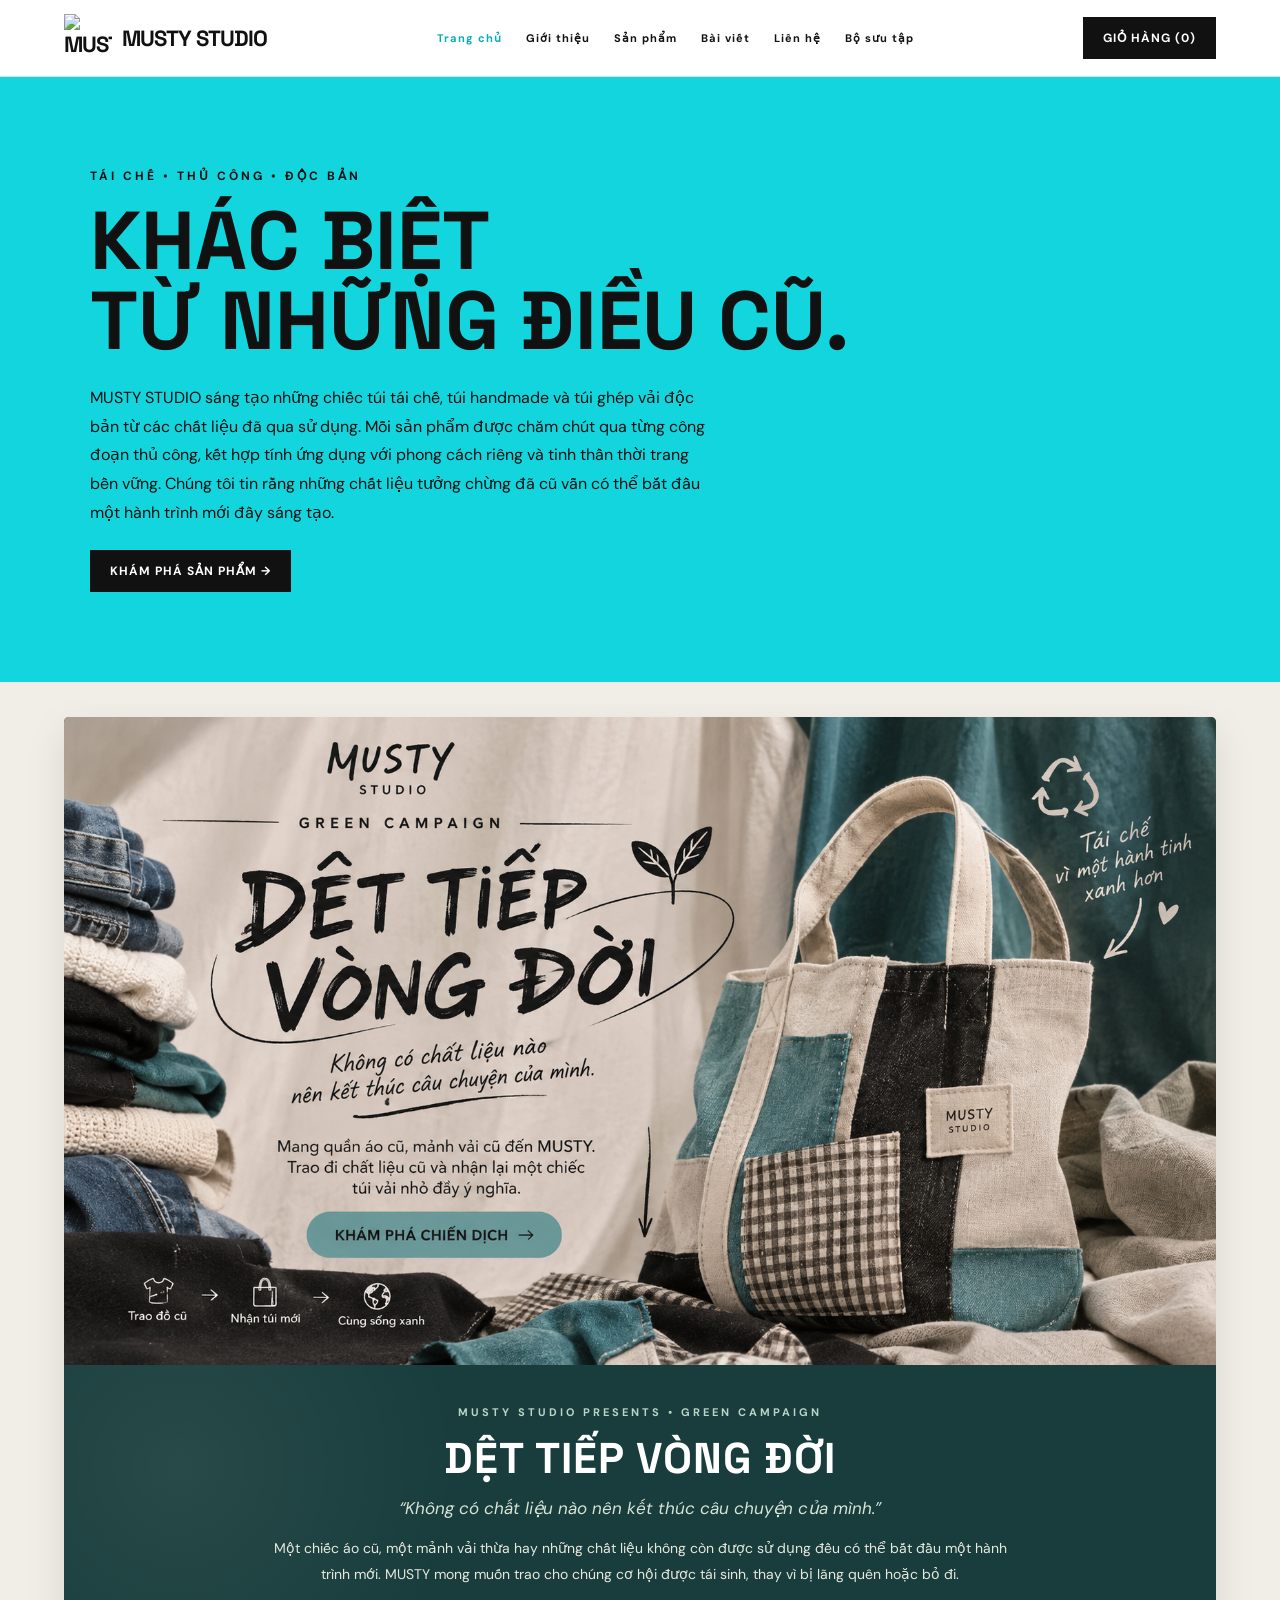
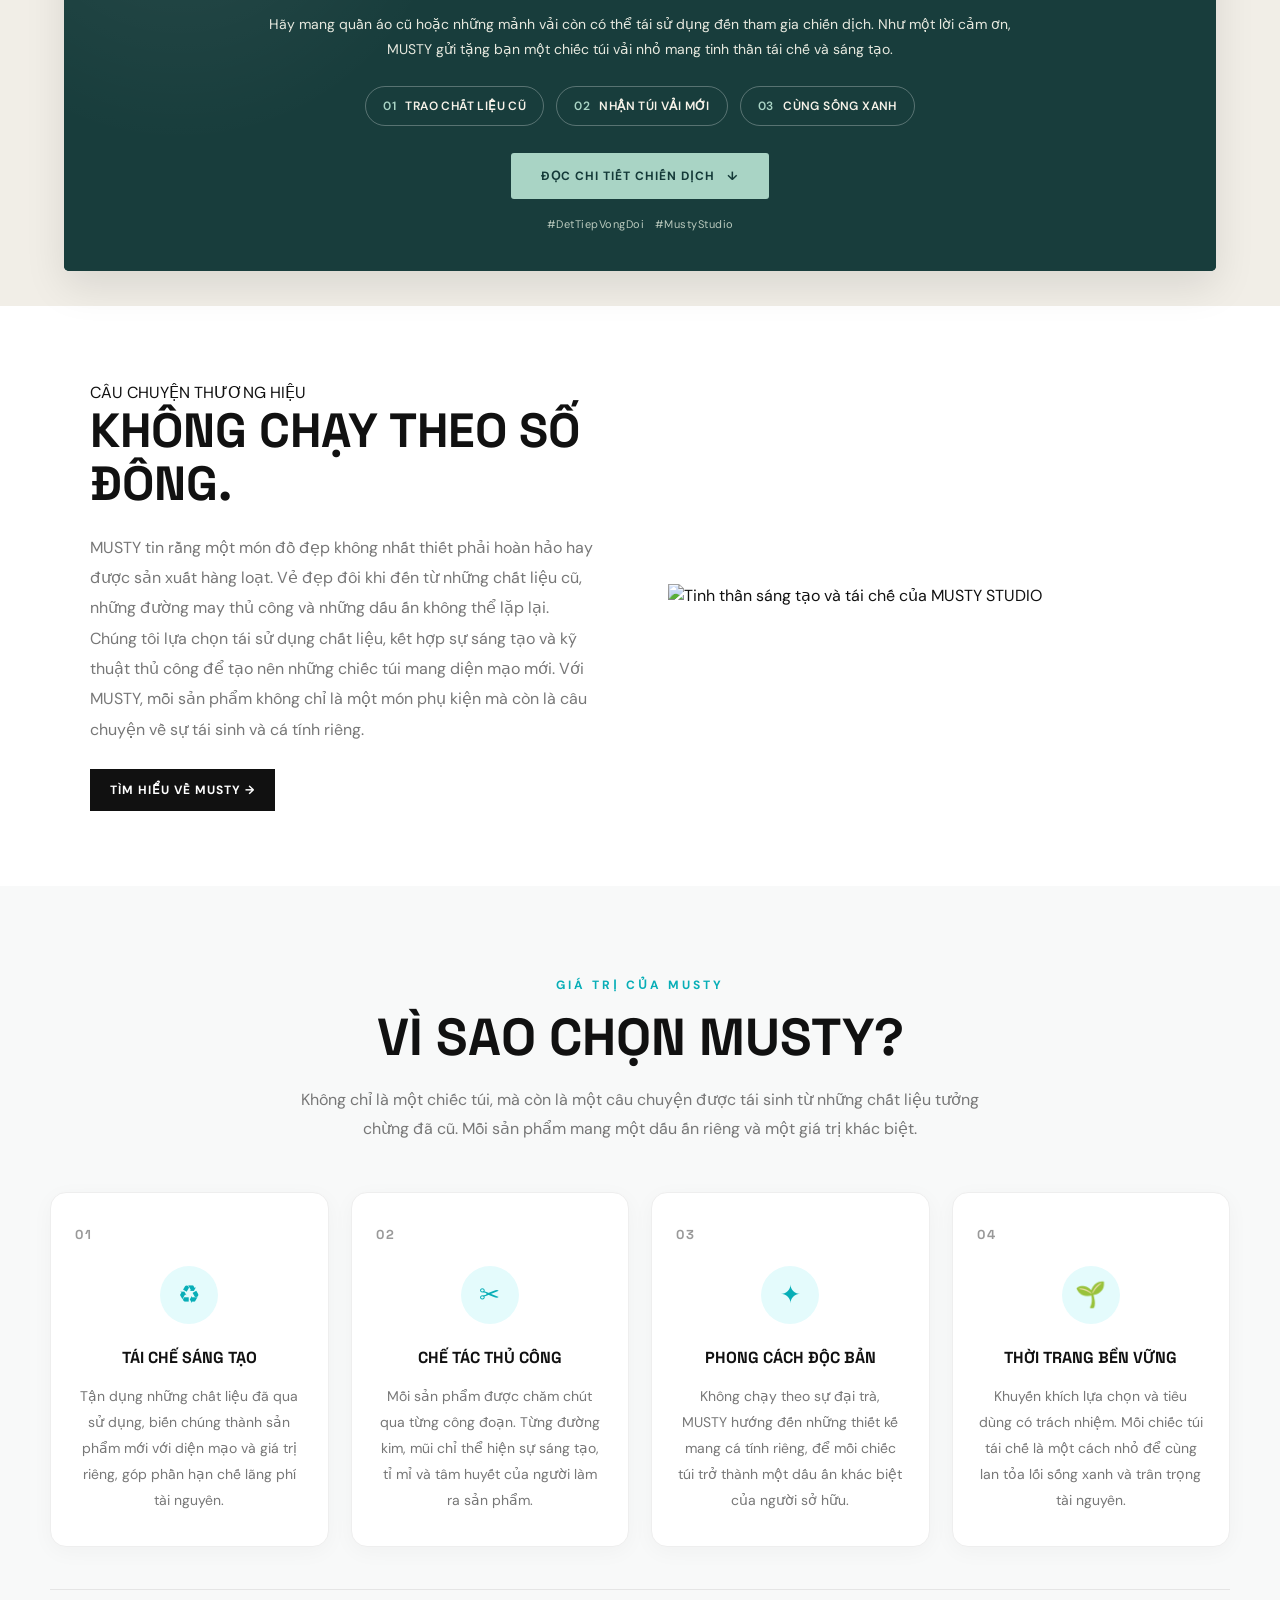
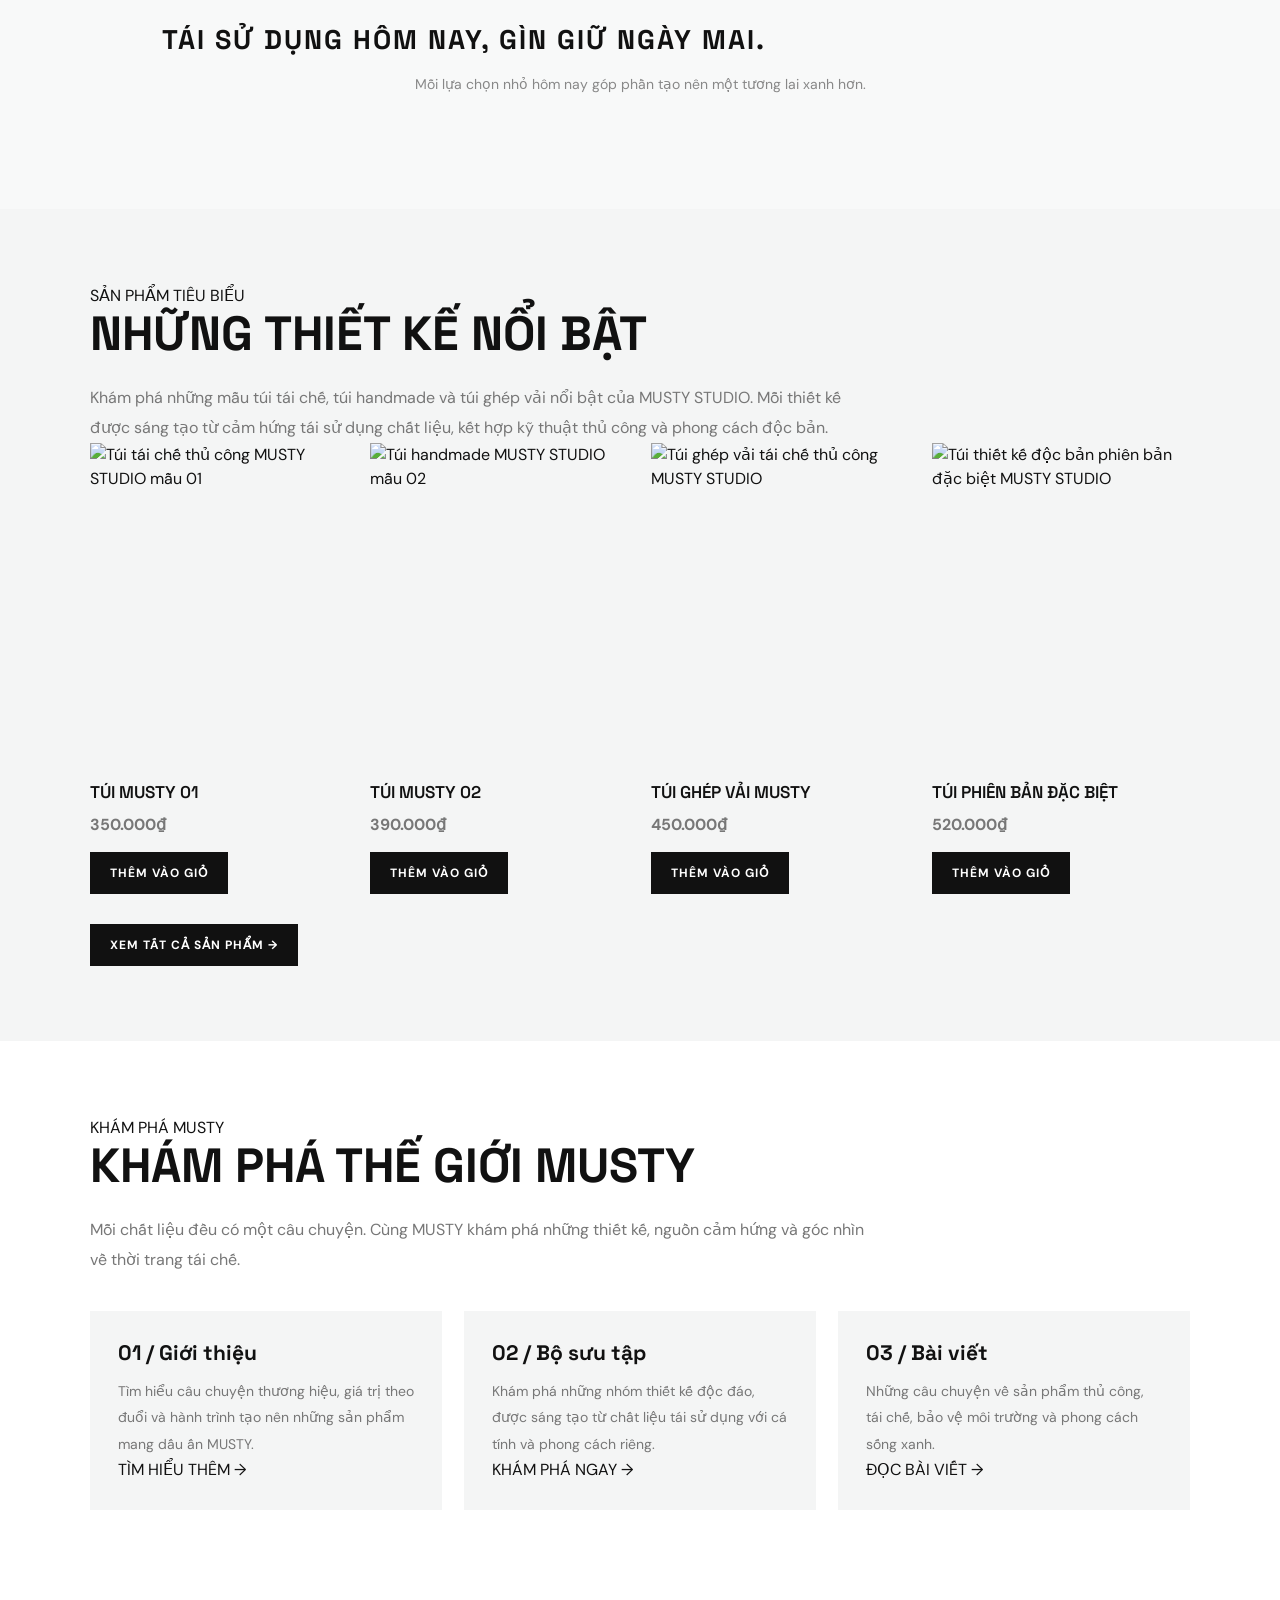
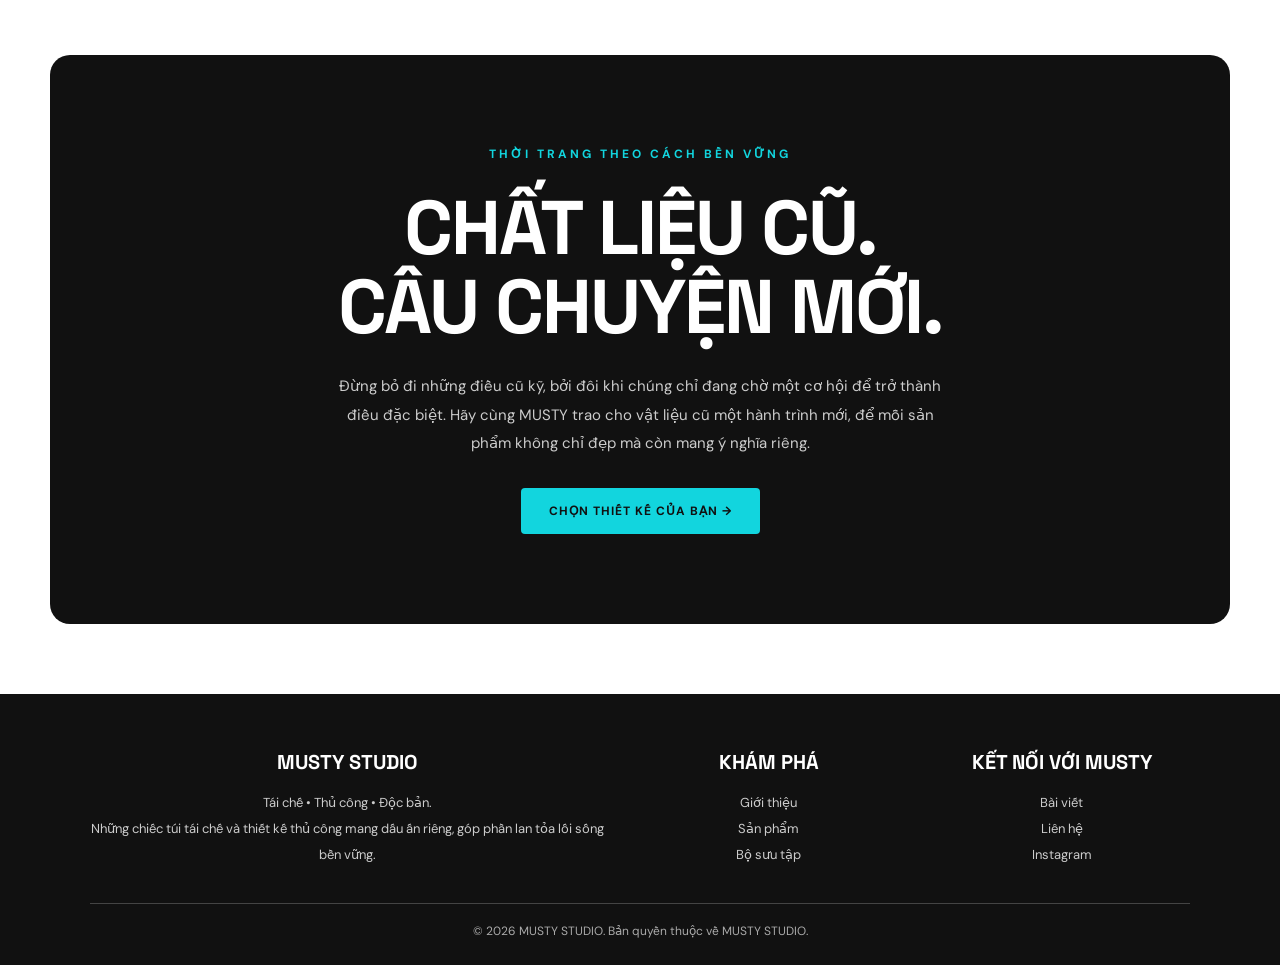
==== index.html @ 4962bc1c "Update index.html" ====
<!doctype html>
<html lang="vi">

<head>
<meta charset="utf-8">
<meta name="viewport" content="width=device-width, initial-scale=1">

<meta name="google-site-verification" content="72t30WxZz05jJ3i_aDSJm0y2DnH1rtFQokcFeH_0YSY">

<title>MUSTY STUDIO</title>

<meta name="description" content="MUSTY STUDIO sáng tạo túi tái chế, túi handmade và túi ghép vải độc bản từ chất liệu cũ. Khám phá những thiết kế thủ công mang phong cách riêng và tinh thần thời trang bền vững.">

<meta name="robots" content="index, follow, max-image-preview:large">
<meta name="author" content="MUSTY STUDIO">

<meta property="og:type" content="website">
<meta property="og:locale" content="vi_VN">
<meta property="og:site_name" content="MUSTY STUDIO">
<meta property="og:title" content="MUSTY STUDIO">
<meta property="og:description" content="Khám phá túi tái chế, túi handmade và những thiết kế thủ công độc bản từ MUSTY STUDIO.">
<meta property="og:image" content="images/musty-hero.jpg">

<link rel="preconnect" href="https://fonts.googleapis.com">
<link rel="preconnect" href="https://fonts.gstatic.com" crossorigin>

<link href="https://fonts.googleapis.com/css2?family=DM+Sans:wght@400;500;600;700&family=Space+Grotesk:wght@400;500;600;700&display=swap" rel="stylesheet">

<link rel="stylesheet" href="style.css">

<style>

/* =====================================
   CHIẾN DỊCH DỆT TIẾP VÒNG ĐỜI
===================================== */

.campaign-section {
    padding: 35px 5%;
    background: #f1eee7;
}

.campaign-container {
    max-width: 1440px;
    margin: 0 auto;
    overflow: hidden;
    background: #183d3c;
    border-radius: 5px;
    box-shadow: 0 15px 40px rgba(0,0,0,0.10);
}

.campaign-image {
    display: block;
    width: 100%;
    height: auto;
    object-fit: cover;
}

.campaign-caption {
    padding: 34px 30px 38px;
    text-align: center;
    color: #f7f3e9;
    background:
        radial-gradient(circle at 10% 20%, rgba(255,255,255,0.07), transparent 25%),
        #183d3c;
}

.campaign-label {
    display: inline-block;
    font-family: 'DM Sans', sans-serif;
    font-size: 11px;
    font-weight: 700;
    letter-spacing: 3px;
    color: #b9d5c8;
    margin-bottom: 13px;
}

.campaign-caption h2 {
    font-family: 'Space Grotesk', sans-serif;
    font-size: clamp(27px, 4vw, 43px);
    line-height: 1.15;
    letter-spacing: 1px;
    margin: 0 0 13px;
    color: #fff;
}

.campaign-slogan {
    font-size: 17px;
    font-style: italic;
    color: #d8e4d8;
    margin: 0 0 15px;
}

.campaign-description {
    max-width: 760px;
    margin: 0 auto 24px;
    color: #e7e9df;
    font-size: 14px;
    line-height: 1.8;
}

.campaign-steps {
    display: flex;
    justify-content: center;
    align-items: center;
    flex-wrap: wrap;
    gap: 12px;
    margin: 0 auto 27px;
}

.campaign-step {
    padding: 10px 17px;
    border: 1px solid rgba(255,255,255,0.28);
    border-radius: 30px;
    font-size: 12px;
    font-weight: 600;
    letter-spacing: .4px;
    color: #f7f3e9;
}

.campaign-step span {
    color: #a9d4c5;
    margin-right: 6px;
}

.campaign-button {
    display: inline-flex;
    justify-content: center;
    align-items: center;
    gap: 12px;
    padding: 15px 30px;
    background: #a9d4c5;
    color: #153a39;
    border: none;
    text-decoration: none;
    font-family: 'DM Sans', sans-serif;
    font-size: 12px;
    font-weight: 700;
    letter-spacing: 1px;
    border-radius: 3px;
    cursor: pointer;
    transition: .3s ease;
}

.campaign-button:hover {
    background: #fff;
    transform: translateY(-3px);
}

.campaign-arrow {
    display: inline-block;
    transition: transform .3s ease;
}

.campaign-button[aria-expanded="true"] .campaign-arrow {
    transform: rotate(180deg);
}

.campaign-note {
    margin-top: 17px;
    font-size: 11px;
    color: #b9c9bd;
    letter-spacing: .5px;
}

/* =====================================
   NỘI DUNG CHI TIẾT CHIẾN DỊCH
===================================== */

.campaign-details {
    max-width: 980px;
    margin: 30px auto 0;
    padding: 32px;
    text-align: left;
    color: #183d3c;
    background: #f7f3e9;
    border-radius: 5px;
    animation: campaignReveal .35s ease;
}

.campaign-details[hidden] {
    display: none;
}

.campaign-details h3 {
    margin: 0 0 12px;
    color: #183d3c;
    font-family: 'Space Grotesk', sans-serif;
    font-size: 21px;
    line-height: 1.4;
}

.campaign-details p {
    margin: 0 0 22px;
    color: #465b52;
    font-size: 14px;
    line-height: 1.85;
}

.campaign-detail-grid {
    display: grid;
    grid-template-columns: repeat(2, minmax(0, 1fr));
    gap: 16px;
    margin: 24px 0;
}

.campaign-detail-card {
    padding: 20px;
    background: #fff;
    border: 1px solid #dce5dc;
    border-radius: 4px;
}

.campaign-detail-card .detail-number {
    display: block;
    margin-bottom: 10px;
    color: #719b87;
    font-size: 12px;
    font-weight: 700;
    letter-spacing: 1.5px;
}

.campaign-detail-card h4 {
    margin: 0 0 9px;
    color: #183d3c;
    font-family: 'Space Grotesk', sans-serif;
    font-size: 15px;
}

.campaign-detail-card p {
    margin: 0;
    font-size: 13px;
    line-height: 1.75;
}

.campaign-detail-note {
    padding: 18px 20px;
    background: #e5eee6;
    border-left: 4px solid #82ae98;
    color: #34574b;
    font-size: 13px;
    line-height: 1.8;
}

.campaign-detail-contact {
    display: inline-flex;
    align-items: center;
    justify-content: center;
    margin-top: 20px;
    padding: 13px 22px;
    background: #183d3c;
    color: #fff;
    text-decoration: none;
    font-size: 12px;
    font-weight: 700;
    letter-spacing: .8px;
    transition: .3s ease;
}

.campaign-detail-contact:hover {
    background: #315d55;
    transform: translateY(-2px);
}

@keyframes campaignReveal {
    from {
        opacity: 0;
        transform: translateY(12px);
    }
    to {
        opacity: 1;
        transform: translateY(0);
    }
}

/* =====================================
   HIỂN THỊ TRÊN ĐIỆN THOẠI
===================================== */

@media (max-width: 768px) {

    .campaign-section {
        padding: 18px 12px;
    }

    .campaign-container {
        border-radius: 4px;
    }

    .campaign-caption {
        padding: 27px 18px 30px;
    }

    .campaign-caption h2 {
        font-size: 29px;
    }

    .campaign-slogan {
        font-size: 15px;
    }

    .campaign-description {
        font-size: 13px;
    }

    .campaign-steps {
        gap: 8px;
    }

    .campaign-step {
        font-size: 10px;
        padding: 9px 12px;
    }

    .campaign-button {
        width: 100%;
        box-sizing: border-box;
        padding: 14px 18px;
    }

    .campaign-details {
        margin-top: 22px;
        padding: 22px 17px;
    }

    .campaign-details h3 {
        font-size: 18px;
    }

    .campaign-detail-grid {
        grid-template-columns: 1fr;
        gap: 12px;
    }

    .campaign-detail-contact {
        width: 100%;
        box-sizing: border-box;
    }
}

</style>

</head>

<body>

<!-- =====================================
     THANH ĐIỀU HƯỚNG
===================================== -->

<header class="site-header">

    <div class="header-inner">

        <a class="brand" href="index.html">
            <img src="images/musty-hero.jpg"
                 alt="MUSTY STUDIO - thương hiệu túi tái chế và thủ công">
            MUSTY STUDIO
        </a>

        <button class="menu-toggle" type="button"
                aria-label="Mở menu" aria-expanded="false">
            ☰
        </button>

        <nav aria-label="Điều hướng chính">
            <a href="index.html" aria-current="page">Trang chủ</a>
            <a href="about.html">Giới thiệu</a>
            <a href="products.html">Sản phẩm</a>
            <a href="blog.html">Bài viết</a>
            <a href="contact.html">Liên hệ</a>
            <a href="collections.html">Bộ sưu tập</a>
        </nav>

        <button class="action-button cart-open" type="button">
            GIỎ HÀNG (<span class="cart-count">0</span>)
        </button>

    </div>

</header>


<main>

<!-- =====================================
     BANNER TRANG CHỦ
===================================== -->

<section class="page-hero">

    <div class="eyebrow">
        TÁI CHẾ • THỦ CÔNG • ĐỘC BẢN
    </div>

    <h1>
        KHÁC BIỆT<br>
        TỪ NHỮNG ĐIỀU CŨ.
    </h1>

    <p>
        MUSTY STUDIO sáng tạo những chiếc túi tái chế,
        túi handmade và túi ghép vải độc bản từ các chất liệu
        đã qua sử dụng. Mỗi sản phẩm được chăm chút qua từng
        công đoạn thủ công, kết hợp tính ứng dụng với phong cách
        riêng và tinh thần thời trang bền vững.
        Chúng tôi tin rằng những chất liệu tưởng chừng đã cũ
        vẫn có thể bắt đầu một hành trình mới đầy sáng tạo.
    </p>

    <p>
        <a class="action-button" href="products.html">
            KHÁM PHÁ SẢN PHẨM →
        </a>
    </p>

</section>


<!-- =====================================
     CHIẾN DỊCH ĐẶC BIỆT
     DỆT TIẾP VÒNG ĐỜI
===================================== -->

<section class="campaign-section">

    <div class="campaign-container">

        <img
            class="campaign-image"
            src="images/chiendichbanner.png"
            alt="Chiến dịch Dệt Tiếp Vòng Đời - hoạt động tái sử dụng chất liệu cũ của MUSTY STUDIO"
            fetchpriority="high"
        >

        <div class="campaign-caption">

            <div class="campaign-label">
                MUSTY STUDIO PRESENTS • GREEN CAMPAIGN
            </div>

            <h2>DỆT TIẾP VÒNG ĐỜI</h2>

            <p class="campaign-slogan">
                “Không có chất liệu nào nên kết thúc câu chuyện của mình.”
            </p>

            <p class="campaign-description">
                Một chiếc áo cũ, một mảnh vải thừa hay những chất liệu
                không còn được sử dụng đều có thể bắt đầu một hành trình mới.
                MUSTY mong muốn trao cho chúng cơ hội được tái sinh,
                thay vì bị lãng quên hoặc bỏ đi.
                <br><br>
                Hãy mang quần áo cũ hoặc những mảnh vải còn có thể tái sử dụng
                đến tham gia chiến dịch. Như một lời cảm ơn,
                MUSTY gửi tặng bạn một chiếc túi vải nhỏ mang tinh thần
                tái chế và sáng tạo.
            </p>

            <div class="campaign-steps">

                <div class="campaign-step">
                    <span>01</span> TRAO CHẤT LIỆU CŨ
                </div>

                <div class="campaign-step">
                    <span>02</span> NHẬN TÚI VẢI MỚI
                </div>

                <div class="campaign-step">
                    <span>03</span> CÙNG SỐNG XANH
                </div>

            </div>

            <button
                class="campaign-button"
                id="campaignToggle"
                type="button"
                aria-expanded="false"
                aria-controls="campaignDetails"
            >
                ĐỌC CHI TIẾT CHIẾN DỊCH
                <span class="campaign-arrow">↓</span>
            </button>

            <div class="campaign-details" id="campaignDetails" hidden>

                <h3>01. CÂU CHUYỆN ĐẰNG SAU CHIẾN DỊCH</h3>

                <p>
                    Trong cuộc sống hằng ngày, nhiều chiếc áo cũ, mảnh vải thừa
                    vẫn còn khả năng sử dụng nhưng thường bị bỏ quên hoặc trở thành
                    rác thải. MUSTY tin rằng một chất liệu không nhất thiết phải
                    kết thúc hành trình chỉ vì nó không còn được sử dụng
                    với mục đích ban đầu.
                </p>

                <p>
                    Từ suy nghĩ đó, chiến dịch
                    <strong>“DỆT TIẾP VÒNG ĐỜI”</strong>
                    được thực hiện với mong muốn khơi gợi cảm hứng tái sử dụng,
                    khuyến khích mọi người nhìn nhận những món đồ cũ dưới một
                    góc nhìn mới. Thay vì vội vàng bỏ đi, chúng ta có thể trao
                    cho chúng cơ hội được biến đổi thành những sản phẩm hữu ích
                    và mang dấu ấn riêng.
                </p>

                <h3>02. MUSTY MUỐN LAN TỎA ĐIỀU GÌ?</h3>

                <div class="campaign-detail-grid">

                    <article class="campaign-detail-card">

                        <span class="detail-number">GIÁ TRỊ 01</span>

                        <h4>Kéo dài vòng đời chất liệu</h4>

                        <p>
                            Khuyến khích tận dụng quần áo cũ và vải thừa còn phù hợp
                            để hạn chế việc lãng phí những chất liệu vẫn có thể
                            tiếp tục sử dụng.
                        </p>

                    </article>

                    <article class="campaign-detail-card">

                        <span class="detail-number">GIÁ TRỊ 02</span>

                        <h4>Khơi nguồn sáng tạo</h4>

                        <p>
                            Mỗi chất liệu cũ đều có thể trở thành nguồn cảm hứng
                            cho một thiết kế mới. Sự khác biệt đến từ cách chúng ta
                            sáng tạo và trao cho chúng một công dụng mới.
                        </p>

                    </article>

                    <article class="campaign-detail-card">

                        <span class="detail-number">GIÁ TRỊ 03</span>

                        <h4>Lan tỏa lối sống có trách nhiệm</h4>

                        <p>
                            Bắt đầu từ một hành động nhỏ, mỗi người có thể góp phần
                            hình thành thói quen cân nhắc trước khi vứt bỏ đồ dùng
                            và ưu tiên lựa chọn những sản phẩm có giá trị sử dụng
                            lâu dài.
                        </p>

                    </article>

                    <article class="campaign-detail-card">

                        <span class="detail-number">GIÁ TRỊ 04</span>

                        <h4>Kết nối cộng đồng cùng sống xanh</h4>

                        <p>
                            MUSTY mong muốn tạo nên một hoạt động để mọi người
                            cùng chia sẻ, trao đổi chất liệu và lan tỏa cảm hứng
                            tái chế trong cuộc sống thường ngày.
                        </p>

                    </article>

                </div>

                <h3>03. CÁCH THỨC THAM GIA CHIẾN DỊCH</h3>

                <div class="campaign-detail-grid">

                    <article class="campaign-detail-card">

                        <span class="detail-number">BƯỚC 01</span>

                        <h4>Chuẩn bị chất liệu cũ</h4>

                        <p>
                            Bạn có thể lựa chọn quần áo cũ hoặc những mảnh vải
                            còn có khả năng tái sử dụng. Hãy ưu tiên chất liệu sạch,
                            khô và được bảo quản tốt.
                        </p>

                    </article>

                    <article class="campaign-detail-card">

                        <span class="detail-number">BƯỚC 02</span>

                        <h4>Liên hệ với MUSTY</h4>

                        <p>
                            Gửi tin nhắn cho MUSTY qua Instagram hoặc trang Liên hệ
                            để trao đổi về chất liệu bạn muốn gửi và xác nhận
                            cách thức tiếp nhận trước khi mang đến.
                        </p>

                    </article>

                    <article class="campaign-detail-card">

                        <span class="detail-number">BƯỚC 03</span>

                        <h4>Trao lại chất liệu</h4>

                        <p>
                            Sau khi thống nhất cách tiếp nhận, bạn gửi chất liệu
                            cho MUSTY. Những chất liệu phù hợp sẽ được xem xét
                            để tiếp tục sử dụng trong quá trình sáng tạo.
                        </p>

                    </article>

                    <article class="campaign-detail-card">

                        <span class="detail-number">BƯỚC 04</span>

                        <h4>Nhận món quà từ MUSTY</h4>

                        <p>
                            Như một lời cảm ơn cho sự đồng hành của bạn,
                            MUSTY gửi tặng một chiếc túi vải nhỏ mang tinh thần
                            tái chế và sáng tạo theo nội dung chiến dịch.
                        </p>

                    </article>

                </div>

                <h3>04. MÓN QUÀ VÀ LỜI CẢM ƠN</h3>

                <p>
                    Với MUSTY, món quà không chỉ là lời cảm ơn dành cho người
                    tham gia, mà còn là cách nhắc nhớ rằng một hành động nhỏ
                    cũng có thể tạo nên ý nghĩa tích cực. Mỗi chất liệu được
                    trao đi là một cơ hội để tiếp tục sáng tạo và kéo dài
                    vòng đời sử dụng.
                </p>

                <div class="campaign-detail-note">

                    <strong>LƯU Ý:</strong>

                    Vui lòng liên hệ MUSTY trước khi gửi hoặc mang chất liệu đến
                    để được xác nhận cách thức tiếp nhận và thông tin quà tặng.
                    Việc tiếp nhận chất liệu và quà tặng sẽ theo điều kiện
                    thực tế của chương trình.

                </div>

                <a class="campaign-detail-contact" href="contact.html">
                    LIÊN HỆ THAM GIA CÙNG MUSTY →
                </a>

            </div>

            <div class="campaign-note">
                #DetTiepVongDoi &nbsp; #MustyStudio
            </div>

        </div>

    </div>

</section>


<!-- =====================================
     CÂU CHUYỆN THƯƠNG HIỆU
===================================== -->

<section class="content-section split-layout">

    <div>

        <div class="eyebrow">
            CÂU CHUYỆN THƯƠNG HIỆU
        </div>

        <h2>
            Không chạy theo số đông.
        </h2>

        <p>
            MUSTY tin rằng một món đồ đẹp không nhất thiết phải
            hoàn hảo hay được sản xuất hàng loạt.
            Vẻ đẹp đôi khi đến từ những chất liệu cũ,
            những đường may thủ công và những dấu ấn không thể lặp lại.
        </p>

        <p>
            Chúng tôi lựa chọn tái sử dụng chất liệu,
            kết hợp sự sáng tạo và kỹ thuật thủ công
            để tạo nên những chiếc túi mang diện mạo mới.
            Với MUSTY, mỗi sản phẩm không chỉ là một món phụ kiện
            mà còn là câu chuyện về sự tái sinh và cá tính riêng.
        </p>

        <p style="margin-top:24px">
            <a class="action-button" href="about.html">
                TÌM HIỂU VỀ MUSTY →
            </a>
        </p>

    </div>

    <img src="images/musty-hero.jpg"
         alt="Tinh thần sáng tạo và tái chế của MUSTY STUDIO"
         loading="lazy">

</section>


<!-- =====================================
     VÌ SAO CHỌN MUSTY
===================================== -->

<section class="content-section why-musty">

    <div class="why-heading">

        <div class="eyebrow">
            GIÁ TRỊ CỦA MUSTY
        </div>

        <h2>
            VÌ SAO CHỌN MUSTY?
        </h2>

        <p>
            Không chỉ là một chiếc túi, mà còn là một câu chuyện
            được tái sinh từ những chất liệu tưởng chừng đã cũ.
            Mỗi sản phẩm mang một dấu ấn riêng và một giá trị khác biệt.
        </p>

    </div>

    <div class="why-grid">

        <article class="why-card">

            <div class="why-number">01</div>

            <div class="why-icon">♻</div>

            <h3>TÁI CHẾ SÁNG TẠO</h3>

            <p>
                Tận dụng những chất liệu đã qua sử dụng,
                biến chúng thành sản phẩm mới với diện mạo
                và giá trị riêng, góp phần hạn chế lãng phí tài nguyên.
            </p>

        </article>

        <article class="why-card">

            <div class="why-number">02</div>

            <div class="why-icon">✂</div>

            <h3>CHẾ TÁC THỦ CÔNG</h3>

            <p>
                Mỗi sản phẩm được chăm chút qua từng công đoạn.
                Từng đường kim, mũi chỉ thể hiện sự sáng tạo,
                tỉ mỉ và tâm huyết của người làm ra sản phẩm.
            </p>

        </article>

        <article class="why-card">

            <div class="why-number">03</div>

            <div class="why-icon">✦</div>

            <h3>PHONG CÁCH ĐỘC BẢN</h3>

            <p>
                Không chạy theo sự đại trà, MUSTY hướng đến
                những thiết kế mang cá tính riêng, để mỗi chiếc túi
                trở thành một dấu ấn khác biệt của người sở hữu.
            </p>

        </article>

        <article class="why-card">

            <div class="why-number">04</div>

            <div class="why-icon">🌱</div>

            <h3>THỜI TRANG BỀN VỮNG</h3>

            <p>
                Khuyến khích lựa chọn và tiêu dùng có trách nhiệm.
                Mỗi chiếc túi tái chế là một cách nhỏ để cùng lan tỏa
                lối sống xanh và trân trọng tài nguyên.
            </p>

        </article>

    </div>

    <div class="why-message">

        <p>
            TÁI SỬ DỤNG HÔM NAY, GÌN GIỮ NGÀY MAI.
        </p>

        <span>
            Mỗi lựa chọn nhỏ hôm nay góp phần tạo nên một tương lai xanh hơn.
        </span>

    </div>

</section>


<!-- =====================================
     SẢN PHẨM NỔI BẬT
===================================== -->

<section class="content-section" style="background:var(--light)">

    <div class="eyebrow">
        SẢN PHẨM TIÊU BIỂU
    </div>

    <h2>
        Những thiết kế nổi bật
    </h2>

    <p>
        Khám phá những mẫu túi tái chế, túi handmade và túi ghép vải
        nổi bật của MUSTY STUDIO. Mỗi thiết kế được sáng tạo từ cảm hứng
        tái sử dụng chất liệu, kết hợp kỹ thuật thủ công và phong cách độc bản.
    </p>

    <div class="product-grid">

        <article class="product-card">

            <img src="images/product11.jpg"
                 alt="Túi tái chế thủ công MUSTY STUDIO mẫu 01"
                 loading="lazy">

            <h3>TÚI MUSTY 01</h3>

            <p class="price">350.000₫</p>

            <button class="action-button add-to-cart"
                data-name="TÚI MUSTY 01"
                data-price="350000">
                THÊM VÀO GIỎ
            </button>

        </article>

        <article class="product-card">

            <img src="images/product2.jpg"
                 alt="Túi handmade MUSTY STUDIO mẫu 02"
                 loading="lazy">

            <h3>TÚI MUSTY 02</h3>

            <p class="price">390.000₫</p>

            <button class="action-button add-to-cart"
                data-name="TÚI MUSTY 02"
                data-price="390000">
                THÊM VÀO GIỎ
            </button>

        </article>

        <article class="product-card">

            <img src="images/product3.jpg"
                 alt="Túi ghép vải tái chế thủ công MUSTY STUDIO"
                 loading="lazy">

            <h3>TÚI GHÉP VẢI MUSTY</h3>

            <p class="price">450.000₫</p>

            <button class="action-button add-to-cart"
                data-name="TÚI GHÉP VẢI MUSTY"
                data-price="450000">
                THÊM VÀO GIỎ
            </button>

        </article>

        <article class="product-card">

            <img src="images/product4.jpg"
                 alt="Túi thiết kế độc bản phiên bản đặc biệt MUSTY STUDIO"
                 loading="lazy">

            <h3>TÚI PHIÊN BẢN ĐẶC BIỆT</h3>

            <p class="price">520.000₫</p>

            <button class="action-button add-to-cart"
                data-name="TÚI PHIÊN BẢN ĐẶC BIỆT"
                data-price="520000">
                THÊM VÀO GIỎ
            </button>

        </article>

    </div>

    <p style="margin-top:30px">
        <a class="action-button" href="products.html">
            XEM TẤT CẢ SẢN PHẨM →
        </a>
    </p>

</section>


<!-- =====================================
     KHÁM PHÁ MUSTY
===================================== -->

<section class="content-section">

    <div class="eyebrow">
        KHÁM PHÁ MUSTY
    </div>

    <h2>
        Khám phá thế giới MUSTY
    </h2>

    <p>
        Mỗi chất liệu đều có một câu chuyện.
        Cùng MUSTY khám phá những thiết kế,
        nguồn cảm hứng và góc nhìn về thời trang tái chế.
    </p>

    <div class="info-grid">

        <div class="info-card">

            <h3>01 / Giới thiệu</h3>

            <p>
                Tìm hiểu câu chuyện thương hiệu,
                giá trị theo đuổi và hành trình tạo nên
                những sản phẩm mang dấu ấn MUSTY.
            </p>

            <a href="about.html">
                TÌM HIỂU THÊM →
            </a>

        </div>

        <div class="info-card">

            <h3>02 / Bộ sưu tập</h3>

            <p>
                Khám phá những nhóm thiết kế độc đáo,
                được sáng tạo từ chất liệu tái sử dụng
                với cá tính và phong cách riêng.
            </p>

            <a href="collections.html">
                KHÁM PHÁ NGAY →
            </a>

        </div>

        <div class="info-card">

            <h3>03 / Bài viết</h3>

            <p>
                Những câu chuyện về sản phẩm thủ công,
                tái chế, bảo vệ môi trường
                và phong cách sống xanh.
            </p>

            <a href="blog.html">
                ĐỌC BÀI VIẾT →
            </a>

        </div>

    </div>

</section>


<!-- =====================================
     THÔNG ĐIỆP CUỐI TRANG
===================================== -->

<section class="musty-ending">

    <div class="eyebrow">
        THỜI TRANG THEO CÁCH BỀN VỮNG
    </div>

    <h2>
        CHẤT LIỆU CŨ.<br>
        CÂU CHUYỆN MỚI.
    </h2>

    <p>
        Đừng bỏ đi những điều cũ kỹ, bởi đôi khi chúng chỉ đang
        chờ một cơ hội để trở thành điều đặc biệt.
        Hãy cùng MUSTY trao cho vật liệu cũ một hành trình mới,
        để mỗi sản phẩm không chỉ đẹp mà còn mang ý nghĩa riêng.
    </p>

    <a class="action-button" href="products.html">
        CHỌN THIẾT KẾ CỦA BẠN →
    </a>

</section>

</main>


<!-- =====================================
     CHÂN TRANG
===================================== -->

<footer class="site-footer">

    <div class="footer-columns">

        <div>

            <h3>MUSTY STUDIO</h3>

            <p>
                Tái chế • Thủ công • Độc bản.<br>
                Những chiếc túi tái chế và thiết kế thủ công
                mang dấu ấn riêng, góp phần lan tỏa lối sống bền vững.
            </p>

        </div>

        <div>

            <h3>KHÁM PHÁ</h3>

            <a href="about.html">Giới thiệu</a>

            <a href="products.html">Sản phẩm</a>

            <a href="collections.html">Bộ sưu tập</a>

        </div>

        <div>

            <h3>KẾT NỐI VỚI MUSTY</h3>

            <a href="blog.html">Bài viết</a>

            <a href="contact.html">Liên hệ</a>

            <a href="https://www.instagram.com/musty_stu/"
                target="_blank" rel="noopener">
                Instagram
            </a>

        </div>

    </div>

    <div class="footer-bottom">

        © <span class="current-year"></span>
        MUSTY STUDIO. Bản quyền thuộc về MUSTY STUDIO.

    </div>

</footer>


<!-- =====================================
     GIỎ HÀNG
===================================== -->

<div class="cart-drawer" aria-hidden="true">

    <aside class="cart-panel" aria-label="Giỏ hàng">

        <div class="cart-head">

            <h2>GIỎ HÀNG CỦA BẠN</h2>

            <button class="cart-close" type="button" aria-label="Đóng giỏ hàng">
                ✕
            </button>

        </div>

        <div class="cart-items">
            <p>Giỏ hàng của bạn hiện đang trống.</p>
        </div>

        <div class="cart-total-line">

            <span>Tổng cộng</span>

            <span class="cart-total">0₫</span>

        </div>

        <a class="action-button checkout-link" href="contact.html">
            LIÊN HỆ ĐẶT HÀNG
        </a>

    </aside>

</div>


<!-- =====================================
     JAVASCRIPT
===================================== -->

<script src="script.js"></script>

<script>

/* =====================================
   MỞ / THU GỌN CHI TIẾT CHIẾN DỊCH
===================================== */

document.addEventListener("DOMContentLoaded", function () {

    const toggleButton = document.getElementById("campaignToggle");
    const campaignDetails = document.getElementById("campaignDetails");

    if (!toggleButton || !campaignDetails) {
        return;
    }

    toggleButton.addEventListener("click", function () {

        const isExpanded =
            toggleButton.getAttribute("aria-expanded") === "true";

        if (isExpanded) {

            campaignDetails.hidden = true;

            toggleButton.setAttribute("aria-expanded", "false");

            toggleButton.innerHTML =
                'ĐỌC CHI TIẾT CHIẾN DỊCH <span class="campaign-arrow">↓</span>';

        } else {

            campaignDetails.hidden = false;

            toggleButton.setAttribute("aria-expanded", "true");

            toggleButton.innerHTML =
                'THU GỌN NỘI DUNG <span class="campaign-arrow">↑</span>';

            campaignDetails.scrollIntoView({
                behavior: "smooth",
                block: "nearest"
            });

        }

    });

});

</script>

</body>
</html>
---- style.css ----
/* =====================================================
   MUSTY STUDIO
   Recycled • Handmade • Independent
   ===================================================== */

:root {
    --musty: #12d5de;
    --musty-dark: #08aeb7;
    --black: #111111;
    --white: #ffffff;
    --light: #f4f5f5;
    --gray: #777777;
    --border: #dddddd;
    --dark-gray: #202020;
}

* {
    margin: 0;
    padding: 0;
    box-sizing: border-box;
}

html {
    scroll-behavior: smooth;
}

body {
    font-family: "DM Sans", sans-serif;
    background: var(--white);
    color: var(--black);
    line-height: 1.5;
}

a {
    color: inherit;
    text-decoration: none;
}

button {
    font-family: inherit;
    cursor: pointer;
}

img {
    max-width: 100%;
    display: block;
}

/* HEADER */

.header {
    position: sticky;
    top: 0;
    z-index: 1000;
    width: 100%;
    height: 76px;
    display: flex;
    align-items: center;
    justify-content: space-between;
    padding: 0 5%;
    background: rgba(255, 255, 255, 0.96);
    border-bottom: 1px solid #eeeeee;
    backdrop-filter: blur(12px);
}

.logo {
    font-family: "Space Grotesk", sans-serif;
    font-size: 27px;
    font-weight: 700;
    letter-spacing: -1.5px;
}

.logo span {
    color: var(--musty);
}

.logo {
    display: flex;
    align-items: center;
    height: 76px;
}

.logo img {
    width: 55px;
    height: 55px;
    object-fit: contain;
    display: block;
}

.nav {
    display: flex;
    align-items: center;
    gap: 35px;
}

.nav a {
    font-size: 13px;
    font-weight: 600;
    letter-spacing: 1px;
    transition: 0.25s ease;
}

.nav a:hover {
    color: var(--musty-dark);
}

.header-actions {
    display: flex;
    align-items: center;
    gap: 10px;
}

.search-btn,
.cart-btn,
.menu-btn {
    border: none;
    background: transparent;
    width: 40px;
    height: 40px;
    display: flex;
    align-items: center;
    justify-content: center;
    font-size: 17px;
    border-radius: 50%;
    transition: 0.25s ease;
}

.search-btn:hover,
.cart-btn:hover,
.menu-btn:hover {
    background: var(--light);
}

.cart-btn {
    position: relative;
}

#cart-count {
    position: absolute;
    top: -2px;
    right: -2px;
    min-width: 17px;
    height: 17px;
    display: flex;
    align-items: center;
    justify-content: center;
    background: var(--musty);
    color: var(--black);
    border-radius: 50%;
    font-size: 10px;
    font-weight: 700;
}

.menu-btn {
    display: none;
}

/* SEARCH */

.search-box {
    display: none;
    padding: 15px 5%;
    background: var(--black);
}

.search-box.active {
    display: block;
}

.search-box input {
    width: 100%;
    padding: 14px 18px;
    border: none;
    outline: none;
    font-size: 15px;
}

/* HERO */

.hero {
    min-height: calc(100vh - 76px);
    display: grid;
    grid-template-columns: 1fr 1fr;
    overflow: hidden;
    background: var(--musty);
}

.hero-content {
    display: flex;
    flex-direction: column;
    justify-content: center;
    padding: 8%;
    position: relative;
    z-index: 2;
}

.small-title,
.section-label {
    font-size: 12px;
    font-weight: 700;
    letter-spacing: 2px;
    text-transform: uppercase;
}

.hero h1 {
    margin: 22px 0;
    font-family: "Space Grotesk", sans-serif;
    font-size: clamp(58px, 8vw, 120px);
    line-height: 0.86;
    letter-spacing: -6px;
}

.hero h1 span {
    color: var(--white);
}

.hero-description {
    max-width: 420px;
    margin-bottom: 35px;
    font-size: 16px;
    line-height: 1.7;
}

.main-button {
    width: fit-content;
    padding: 15px 25px;
    background: var(--black);
    color: var(--white);
    font-size: 12px;
    font-weight: 700;
    letter-spacing: 1px;
    transition: 0.3s ease;
}

.main-button:hover {
    transform: translateY(-3px);
    background: var(--white);
    color: var(--black);
}

.hero-shape {
    min-height: 100%;
    display: flex;
    align-items: center;
    justify-content: center;
    background: var(--black);
    position: relative;
    overflow: hidden;
}

.hero-circle {
    width: min(55vw, 520px);
    height: min(55vw, 520px);
    border-radius: 50%;
    display: flex;
    align-items: center;
    justify-content: center;
    background: var(--musty);
    color: var(--black);
    font-family: "Space Grotesk", sans-serif;
    font-size: 80px;
    font-weight: 700;
    transform: rotate(-12deg);
    box-shadow:
        20px 20px 0 var(--white),
        -20px -20px 0 rgba(18, 213, 222, 0.25);
}

/* INTRO */

.intro {
    padding: 130px 8%;
    text-align: center;
}

.intro .section-label {
    color: var(--musty-dark);
}

.intro h2 {
    margin: 25px auto;
    max-width: 900px;
    font-family: "Space Grotesk", sans-serif;
    font-size: clamp(40px, 6vw, 78px);
    line-height: 0.95;
    letter-spacing: -4px;
}

.intro > p:last-child {
    max-width: 650px;
    margin: auto;
    color: var(--gray);
    font-size: 16px;
    line-height: 1.8;
}
/* SHOP */

.shop {
    padding: 100px 5%;
    background: var(--light);
}

.section-heading {
    display: flex;
    align-items: end;
    justify-content: space-between;
    margin-bottom: 55px;
}

.section-heading h2 {
    margin-top: 10px;
    font-family: "Space Grotesk", sans-serif;
    font-size: clamp(40px, 6vw, 70px);
    line-height: 0.95;
    letter-spacing: -3px;
}

.section-heading > p {
    max-width: 260px;
    color: var(--gray);
    font-size: 14px;
}

.products {
    display: grid;
    grid-template-columns: repeat(4, 1fr);
    gap: 20px;
}

.product {
    min-width: 0;
}

.product-image {
    position: relative;
    overflow: hidden;
    aspect-ratio: 0.82;
    background: #e7e7e7;
}

.product-tag {
    position: absolute;
    top: 12px;
    left: 12px;
    z-index: 2;
    padding: 7px 10px;
    background: var(--musty);
    font-size: 9px;
    font-weight: 700;
    letter-spacing: 1px;
}

.placeholder-image {
    width: 100%;
    height: 100%;
    display: flex;
    align-items: center;
    justify-content: center;
    background: radial-gradient(
        circle at 50% 40%,
        #ffffff 0%,
        #dddddd 45%,
        #c9c9c9 100%
    );
    color: var(--black);
    font-family: "Space Grotesk", sans-serif;
    font-size: 38px;
    font-weight: 700;
    transition: 0.4s ease;
}

.placeholder-image.blue {
    background: radial-gradient(
        circle,
        var(--musty) 0%,
        #82e9ed 40%,
        #d8ffff 100%
    );
}

.placeholder-image.colorful {
    background: linear-gradient(
        135deg,
        var(--musty),
        #ffffff 40%,
        #f1d66b 65%,
        #ef6d6d
    );
}

.placeholder-image.dark {
    background: radial-gradient(
        circle,
        #444444,
        #111111 70%
    );
    color: var(--white);
}

.product:hover .placeholder-image {
    transform: scale(1.04);
}

.product-info {
    padding-top: 18px;
}

.product-info h3 {
    font-family: "Space Grotesk", sans-serif;
    font-size: 17px;
    font-weight: 600;
}

.product-info p {
    margin: 5px 0 10px;
    color: var(--gray);
    font-size: 12px;
}

.product-info strong {
    display: block;
    margin-bottom: 15px;
    font-size: 14px;
}

.product-info button {
    border: none;
    padding: 10px 0;
    background: transparent;
    border-bottom: 1px solid var(--black);
    font-size: 11px;
    font-weight: 700;
    letter-spacing: 1px;
    transition: 0.25s ease;
}

.product-info button:hover {
    color: var(--musty-dark);
    border-color: var(--musty-dark);
}

/* COLLECTION */

.collection {
    min-height: 700px;
    display: grid;
    grid-template-columns: 1fr 1fr;
    background: var(--black);
    color: var(--white);
}

.collection-content {
    display: flex;
    flex-direction: column;
    justify-content: center;
    padding: 10%;
}

.collection-content .section-label {
    color: var(--musty);
}

.collection-content h2 {
    margin: 25px 0;
    font-family: "Space Grotesk", sans-serif;
    font-size: clamp(50px, 7vw, 90px);
    line-height: 0.87;
    letter-spacing: -5px;
}

.collection-content h2 span {
    color: var(--musty);
}

.collection-content > p:not(.section-label) {
    max-width: 500px;
    margin-bottom: 35px;
    color: #bbbbbb;
    line-height: 1.8;
}

.outline-button {
    width: fit-content;
    padding: 14px 22px;
    border: 1px solid var(--white);
    font-size: 11px;
    font-weight: 700;
    letter-spacing: 1px;
    transition: 0.3s ease;
}

.outline-button:hover {
    background: var(--musty);
    border-color: var(--musty);
    color: var(--black);
}

.collection-art {
    position: relative;
    display: flex;
    align-items: center;
    justify-content: center;
    overflow: hidden;
    background: var(--musty);
}

.art-circle {
    width: 65%;
    aspect-ratio: 1;
    border-radius: 50%;
    border: 50px solid var(--black);
    box-shadow:
        0 0 0 25px var(--white),
        0 0 0 50px var(--black);
    transform: rotate(15deg);
}

.art-text {
    position: absolute;
    font-family: "Space Grotesk", sans-serif;
    font-size: clamp(50px, 8vw, 100px);
    font-weight: 700;
    letter-spacing: -5px;
    transform: rotate(-15deg);
}

/* ABOUT */

.about {
    padding: 130px 8%;
    display: grid;
    grid-template-columns: 1fr 1fr;
    gap: 10%;
}

.about-title h2 {
    margin-top: 20px;
    font-family: "Space Grotesk", sans-serif;
    font-size: clamp(50px, 7vw, 90px);
    line-height: 0.87;
    letter-spacing: -5px;
}

.about-title .section-label {
    color: var(--musty-dark);
}

.about-text {
    padding-top: 45px;
}

.about-text p {
    margin-bottom: 28px;
    color: #555555;
    font-size: 17px;
    line-height: 1.8;
}

/* INSTAGRAM */

.instagram {
    padding: 100px 5%;
    background: var(--light);
}

.instagram-link {
    padding-bottom: 5px;
    border-bottom: 1px solid var(--black);
    font-size: 12px;
    font-weight: 700;
    letter-spacing: 1px;
}

.instagram-grid {
    display: grid;
    grid-template-columns: repeat(4, 1fr);
    gap: 12px;
}

.ig-box {
    aspect-ratio: 1;
    display: flex;
    align-items: center;
    justify-content: center;
    background: radial-gradient(circle, white, #cccccc);
    font-family: "Space Grotesk", sans-serif;
    font-size: 40px;
    font-weight: 700;
    transition: 0.3s ease;
}

.ig-box.blue {
    background: var(--musty);
}

.ig-box.colorful {
    background: linear-gradient(
        135deg,
        #f4df6d,
        var(--musty),
        #e87474
    );
}

.ig-box.dark {
    background: var(--black);
    color: var(--white);
}

.ig-box:hover {
    transform: translateY(-6px);
}

/* CONTACT */

.contact {
    padding: 150px 8%;
    background: var(--musty);
    text-align: center;
}

.contact .section-label {
    margin-bottom: 20px;
}

.contact h2 {
    margin-bottom: 30px;
    font-family: "Space Grotesk", sans-serif;
    font-size: clamp(50px, 8vw, 100px);
    line-height: 0.86;
    letter-spacing: -5px;
}

.contact h2 span {
    color: var(--white);
}

.contact > p:not(.section-label) {
    max-width: 500px;
    margin: 0 auto 35px;
    font-size: 15px;
}

/* FOOTER */

footer {
    padding: 60px 5% 35px;
    background: var(--black);
    color: var(--white);
    text-align: center;
}

.footer-logo {
    font-family: "Space Grotesk", sans-serif;
    font-size: 42px;
    font-weight: 700;
}

.footer-logo span {
    color: var(--musty);
}

footer > p {
    margin-top: 8px;
    color: #888888;
    font-size: 11px;
    letter-spacing: 2px;
}

.footer-links {
    display: flex;
    justify-content: center;
    gap: 25px;
    margin: 30px 0;
}

.footer-links a {
    font-size: 12px;
    transition: 0.25s ease;
}

.footer-links a:hover {
    color: var(--musty);
}

footer .copyright {
    margin-top: 35px;
    color: #555555;
    font-size: 10px;
}

/* CART */

.cart-overlay {
    position: fixed;
    inset: 0;
    z-index: 2000;
    display: none;
    justify-content: flex-end;
    background: rgba(0, 0, 0, 0.55);
}

.cart-overlay.active {
    display: flex;
}

.cart {
    width: min(450px, 100%);
    height: 100%;
    padding: 35px;
    background: var(--white);
    overflow-y: auto;
}

.close-cart {
    float: right;
    border: none;
    background: transparent;
    font-size: 30px;
}

.cart h2 {
    margin: 35px 0;
    font-family: "Space Grotesk", sans-serif;
    font-size: 35px;
}

.empty-cart {
    padding: 30px 0;
    color: var(--gray);
    border-bottom: 1px solid var(--border);
}

.cart-item {
    display: flex;
    justify-content: space-between;
    gap: 20px;
    padding: 20px 0;
    border-bottom: 1px solid var(--border);
}

.cart-item h4 {
    margin-bottom: 5px;
}

.cart-item p {
    color: var(--gray);
    font-size: 13px;
}

.remove-item {
    border: none;
    background: transparent;
    color: #e04b4b;
    font-size: 12px;
}

.cart-total {
    display: flex;
    justify-content: space-between;
    margin-top: 30px;
    padding: 20px 0;
    border-top: 2px solid var(--black);
}

.checkout {
    width: 100%;
    padding: 16px;
    border: none;
    background: var(--musty);
    color: var(--black);
    font-size: 12px;
    font-weight: 700;
    letter-spacing: 1px;
}
/* MOBILE */

@media (max-width: 900px) {
    .nav {
        display: none;
        position: absolute;
        top: 76px;
        left: 0;
        width: 100%;
        padding: 25px;
        flex-direction: column;
        align-items: flex-start;
        gap: 20px;
        background: var(--white);
        border-bottom: 1px solid var(--border);
    }

    .nav.active {
        display: flex;
    }

    .menu-btn {
        display: flex;
    }

    .hero {
        grid-template-columns: 1fr;
    }

    .hero-content {
        min-height: 600px;
    }

    .hero-shape {
        min-height: 500px;
    }

    .hero-circle {
        width: 330px;
        height: 330px;
        font-size: 55px;
    }

    .products {
        grid-template-columns: repeat(2, 1fr);
    }

    .collection {
        grid-template-columns: 1fr;
    }

    .collection-art {
        min-height: 500px;
    }

    .about {
        grid-template-columns: 1fr;
        gap: 30px;
    }

    .about-text {
        padding-top: 0;
    }

    .instagram-grid {
        grid-template-columns: repeat(2, 1fr);
    }
}

/* SMALL MOBILE */

@media (max-width: 550px) {
    .header {
        height: 68px;
        padding: 0 20px;
    }

    .nav {
        top: 68px;
    }

    .logo {
        font-size: 23px;
    }

    .hero {
        min-height: auto;
    }

    .hero-content {
        min-height: 560px;
        padding: 35px 25px;
    }

    .hero h1 {
        font-size: 62px;
        letter-spacing: -4px;
    }

    .hero-shape {
        min-height: 380px;
    }

    .hero-circle {
        width: 270px;
        height: 270px;
        font-size: 45px;
    }

    .intro,
    .about,
    .contact {
        padding: 90px 25px;
    }

    .shop,
    .instagram {
        padding: 80px 20px;
    }

    .section-heading {
        align-items: flex-start;
        flex-direction: column;
        gap: 20px;
    }

    .section-heading h2 {
        font-size: 48px;
    }

    .products {
        grid-template-columns: 1fr 1fr;
        gap: 12px;
    }

    .product-info h3 {
        font-size: 14px;
    }

    .product-info p {
        font-size: 10px;
    }

    .placeholder-image {
        font-size: 25px;
    }

    .collection-content {
        padding: 80px 25px;
    }

    .collection-content h2 {
        font-size: 58px;
    }

    .collection-art {
        min-height: 380px;
    }

    .art-circle {
        width: 55%;
        border-width: 30px;
    }

    .art-text {
        font-size: 55px;
    }

    .instagram-grid {
        gap: 7px;
    }

    .ig-box {
        font-size: 25px;
    }

    .contact h2 {
        font-size: 58px;
    }

    .footer-links {
        flex-wrap: wrap;
    }
}

.logo {
    display: flex;
    align-items: center;
    justify-content: flex-start;
    height: 60px;
}
/* =====================================================
   MUSTY STUDIO - MULTI PAGE ADDITIONS
   Giữ nguyên bảng màu và tinh thần thiết kế gốc.
   ===================================================== */

.page-hero {
    background: var(--musty);
    padding: 90px 7%;
    min-height: 300px;
    display: flex;
    flex-direction: column;
    justify-content: center;
}

.page-hero .eyebrow {
    font-size: 12px;
    letter-spacing: 3px;
    font-weight: 700;
    margin-bottom: 16px;
}

.page-hero h1 {
    font: 700 clamp(42px, 7vw, 82px)/.98 'Space Grotesk', sans-serif;
    text-transform: uppercase;
    max-width: 900px;
}

.page-hero p {
    max-width: 620px;
    line-height: 1.8;
    margin-top: 22px;
}

.content-section {
    padding: 75px 7%;
}

.content-section h2 {
    font: 700 clamp(30px, 4vw, 48px)/1.1 'Space Grotesk', sans-serif;
    text-transform: uppercase;
    margin-bottom: 22px;
}

.content-section p {
    line-height: 1.9;
    color: var(--gray);
    max-width: 780px;
}

.split-layout {
    display: grid;
    grid-template-columns: 1fr 1fr;
    gap: 55px;
    align-items: center;
}

.split-layout img,
.feature-image {
    width: 100%;
    display: block;
    object-fit: cover;
    max-height: 560px;
}

.info-grid,
.collection-grid,
.blog-grid {
    display: grid;
    grid-template-columns: repeat(3, minmax(0, 1fr));
    gap: 22px;
    margin-top: 35px;
}

.info-card {
    background: var(--light);
    padding: 28px;
    min-height: 170px;
}

.info-card h3 {
    font: 700 21px 'Space Grotesk', sans-serif;
    margin-bottom: 12px;
}

.info-card p {
    font-size: 14px;
}

.product-toolbar {
    display: flex;
    justify-content: space-between;
    align-items: center;
    gap: 16px;
    margin: 20px 0 30px;
    flex-wrap: wrap;
}

.product-toolbar input {
    border: 1px solid var(--border);
    padding: 13px 16px;
    min-width: min(100%, 300px);
    font: inherit;
}

.product-grid {
    display: grid;
    grid-template-columns: repeat(4, minmax(0, 1fr));
    gap: 22px;
}

.product-card {
    min-width: 0;
}

.product-card img {
    width: 100%;
    aspect-ratio: 4/5;
    object-fit: cover;
    background: var(--light);
    display: block;
}

.product-card h3 {
    font: 600 17px 'Space Grotesk', sans-serif;
    margin: 14px 0 7px;
}

.product-card .price {
    font-weight: 700;
    margin-bottom: 12px;
}

.action-button {
    display: inline-block;
    background: var(--black);
    color: var(--white);
    padding: 13px 20px;
    text-decoration: none;
    border: 0;
    cursor: pointer;
    font: 700 12px 'DM Sans', sans-serif;
    letter-spacing: 1px;
}

.action-button:hover {
    background: var(--musty-dark);
    color: white;
}

.collection-card {
    background: var(--black);
    color: white;
    min-height: 280px;
    padding: 28px;
    display: flex;
    flex-direction: column;
    justify-content: flex-end;
    position: relative;
    overflow: hidden;
}

.collection-card:nth-child(2) {
    background: var(--musty);
    color: var(--black);
}

.collection-card:nth-child(3) {
    background: var(--light);
    color: var(--black);
}

.collection-card h3 {
    font: 700 28px 'Space Grotesk', sans-serif;
    text-transform: uppercase;
}

.collection-card p {
    color: inherit;
    opacity: .8;
    font-size: 14px;
    margin-top: 8px;
}

.blog-card {
    background: var(--light);
    padding-bottom: 24px;
}

.blog-card img {
    width: 100%;
    aspect-ratio: 16/10;
    object-fit: cover;
    display: block;
}

.blog-card .blog-copy {
    padding: 22px;
}

.blog-card small {
    letter-spacing: 2px;
    font-weight: 700;
    font-size: 10px;
}

.blog-card h3 {
    font: 700 22px 'Space Grotesk', sans-serif;
    margin: 12px 0;
}

.blog-card p {
    font-size: 14px;
}

.contact-layout {
    display: grid;
    grid-template-columns: 1fr 1fr;
    gap: 50px;
}

.contact-form {
    display: grid;
    gap: 15px;
}

.contact-form input,
.contact-form textarea {
    width: 100%;
    padding: 14px;
    border: 1px solid var(--border);
    font: inherit;
    background: white;
}

.contact-form textarea {
    min-height: 150px;
    resize: vertical;
}

.site-notice {
    padding: 14px;
    background: var(--light);
    margin-top: 15px;
    font-size: 14px;
}

.site-footer {
    background: var(--black);
    color: white;
    padding: 55px 7% 25px;
}

.site-footer a {
    color: white;
    text-decoration: none;
}

.footer-columns {
    display: grid;
    grid-template-columns: 2fr 1fr 1fr;
    gap: 35px;
}

.footer-columns h3 {
    font: 700 20px 'Space Grotesk', sans-serif;
    margin-bottom: 15px;
}

.footer-columns p,
.footer-columns a {
    font-size: 13px;
    line-height: 2;
    display: block;
    color: #ccc;
}

.footer-bottom {
    border-top: 1px solid #444;
    margin-top: 35px;
    padding-top: 18px;
    color: #aaa;
    font-size: 12px;
}

/* HEADER MỚI */

.site-header {
    position: sticky;
    top: 0;
    z-index: 100;
    background: white;
    border-bottom: 1px solid var(--border);
}

.site-header .header-inner {
    min-height: 76px;
    padding: 10px 5%;
    display: flex;
    align-items: center;
    justify-content: space-between;
    gap: 25px;
}

.site-header .brand {
    display: flex;
    align-items: center;
    text-decoration: none;
    color: var(--black);
    font: 700 22px 'Space Grotesk', sans-serif;
    letter-spacing: -1px;
}

.site-header .brand img {
    height: 48px;
    width: 48px;
    object-fit: cover;
    margin-right: 10px;
}

.site-header nav {
    display: flex;
    align-items: center;
    gap: 24px;
    flex-wrap: wrap;
}

.site-header nav a {
    font-size: 11px;
    font-weight: 700;
    letter-spacing: 1px;
    text-decoration: none;
    color: var(--black);
}

.site-header nav a:hover,
.site-header nav a[aria-current="page"] {
    color: var(--musty-dark);
}

.menu-toggle {
    display: none;
    background: none;
    border: 0;
    font-size: 25px;
    cursor: pointer;
}

/* CART DRAWER */

.cart-drawer {
    position: fixed;
    inset: 0;
    background: #0008;
    z-index: 300;
    display: none;
    justify-content: flex-end;
}

.cart-drawer.open {
    display: flex;
}

.cart-panel {
    background: white;
    width: min(420px, 100%);
    height: 100%;
    padding: 28px;
    overflow: auto;
}

.cart-head {
    display: flex;
    justify-content: space-between;
    align-items: center;
    margin-bottom: 25px;
}

.cart-row {
    display: flex;
    justify-content: space-between;
    gap: 12px;
    padding: 14px 0;
    border-bottom: 1px solid var(--border);
}

.cart-row button {
    border: 0;
    background: none;
    font-size: 20px;
    cursor: pointer;
}

.cart-total-line {
    display: flex;
    justify-content: space-between;
    font-weight: 700;
    margin: 25px 0;
}

/* RESPONSIVE CHO CÁC TRANG MỚI */

@media (max-width: 900px) {
    .site-header .header-inner {
        flex-wrap: wrap;
    }

    .menu-toggle {
        display: block;
    }

    .site-header nav {
        display: none;
        order: 3;
        width: 100%;
        flex-direction: column;
        align-items: flex-start;
        padding: 12px 0;
    }

    .site-header nav.open {
        display: flex;
    }

    .product-grid {
        grid-template-columns: repeat(2, minmax(0, 1fr));
    }

    .info-grid,
    .collection-grid,
    .blog-grid {
        grid-template-columns: repeat(2, minmax(0, 1fr));
    }

    .split-layout,
    .contact-layout {
        grid-template-columns: 1fr;
    }
}

@media (max-width: 550px) {
    .page-hero {
        padding: 65px 6%;
    }

    .content-section {
        padding: 55px 6%;
    }

    .product-grid,
    .info-grid,
    .collection-grid,
    .blog-grid,
    .footer-columns {
        grid-template-columns: 1fr;
    }

    .product-toolbar {
        align-items: stretch;
    }

    .product-toolbar input {
        width: 100%;
    }
}


/* ===================================
   WHY CHOOSE MUSTY
=================================== */

.why-musty {
    padding: 95px 7%;
    background: #fff;
}

.why-heading {
    max-width: 760px;
    margin: 0 auto 55px;
    text-align: center;
}

.why-heading .eyebrow {
    color: var(--musty-dark);
    font-size: 12px;
    font-weight: 700;
    letter-spacing: 3px;
    margin-bottom: 15px;
}

.why-heading h2 {
    font-family: "Space Grotesk", sans-serif;
    font-size: clamp(35px, 5vw, 58px);
    line-height: 1.05;
    margin-bottom: 18px;
}

.why-heading p {
    color: var(--gray);
    font-size: 15px;
    line-height: 1.8;
}

.why-grid {
    display: grid;
    grid-template-columns: repeat(4, minmax(0, 1fr));
    gap: 18px;
}

.why-card {
    padding: 30px 24px;
    min-height: 290px;
    background: var(--light);
    border-bottom: 3px solid transparent;
    transition: .3s ease;
}

.why-card:hover {
    transform: translateY(-7px);
    border-bottom-color: var(--musty);
}

.why-number {
    color: #aaa;
    font-family: "Space Grotesk", sans-serif;
    font-size: 13px;
    font-weight: 700;
    letter-spacing: 2px;
}

.why-icon {
    display: flex;
    align-items: center;
    justify-content: center;
    width: 48px;
    height: 48px;
    margin: 25px 0 20px;
    border-radius: 50%;
    background: var(--musty);
    color: var(--black);
    font-size: 23px;
}

.why-card h3 {
    font-family: "Space Grotesk", sans-serif;
    font-size: 16px;
    margin-bottom: 12px;
}

.why-card p {
    color: var(--gray);
    font-size: 13px;
    line-height: 1.8;
}

.why-message {
    margin-top: 45px;
    text-align: center;
}

.why-message p {
    color: var(--black);
    font-family: "Space Grotesk", sans-serif;
    font-size: clamp(20px, 3vw, 30px);
    font-weight: 700;
    letter-spacing: 2px;
}

.why-message span {
    display: block;
    margin-top: 8px;
    color: var(--gray);
    font-size: 13px;
}

/* THÔNG ĐIỆP CUỐI TRANG */

.musty-ending {
    padding: 100px 7%;
    background: var(--black);
    color: var(--white);
    text-align: center;
}

.musty-ending .eyebrow {
    color: var(--musty);
    font-size: 12px;
    font-weight: 700;
    letter-spacing: 3px;
}

.musty-ending h2 {
    margin: 25px 0;
    font-family: "Space Grotesk", sans-serif;
    font-size: clamp(45px, 8vw, 90px);
    line-height: .95;
    letter-spacing: -3px;
}

.musty-ending p {
    max-width: 580px;
    margin: 0 auto 30px;
    color: #ccc;
    font-size: 15px;
    line-height: 1.8;
}

.musty-ending .action-button {
    background: var(--musty);
    color: var(--black);
}

/* RESPONSIVE */

@media (max-width: 900px) {
    .why-grid {
        grid-template-columns: repeat(2, 1fr);
    }
}

@media (max-width: 550px) {
    .why-musty {
        padding: 65px 6%;
    }

    .why-grid {
        grid-template-columns: 1fr;
        gap: 14px;
    }

    .why-card {
        min-height: auto;
        padding: 25px;
    }

    .musty-ending {
        padding: 75px 6%;
    }
}

/* ==========================================
   MUSTY STUDIO - CENTERED PREMIUM LAYOUT
========================================== */

.why-musty,
.why-musty *,
.musty-ending,
.musty-ending * {
    box-sizing: border-box;
}

/* KHU VỰC VÌ SAO CHỌN MUSTY */

.why-musty {
    width: 100% !important;
    padding: 90px 24px !important;
    background: #f8f9f9 !important;
    text-align: center !important;
}

.why-heading {
    width: 100% !important;
    max-width: 760px !important;
    margin: 0 auto 48px !important;
    text-align: center !important;
}

.why-heading .eyebrow {
    color: #08aeb7 !important;
    font-size: 12px !important;
    font-weight: 700 !important;
    letter-spacing: 3px !important;
    margin-bottom: 14px !important;
}

.why-heading h2 {
    font-family: "Space Grotesk", sans-serif !important;
    font-size: clamp(32px, 5vw, 52px) !important;
    font-weight: 700 !important;
    line-height: 1.15 !important;
    margin: 0 0 18px !important;
    text-align: center !important;
}

.why-heading p {
    max-width: 680px !important;
    margin: 0 auto !important;
    color: #777 !important;
    font-size: 16px !important;
    line-height: 1.8 !important;
    text-align: center !important;
}

/* 4 KHUNG LÝ DO */

.why-grid {
    width: 100% !important;
    max-width: 1180px !important;
    margin: 0 auto !important;

    display: grid !important;
    grid-template-columns: repeat(4, minmax(0, 1fr)) !important;
    gap: 22px !important;

    align-items: stretch !important;
}

.why-card {
    width: 100% !important;
    min-width: 0 !important;
    min-height: 330px !important;

    padding: 32px 24px !important;

    display: flex !important;
    flex-direction: column !important;
    align-items: center !important;
    text-align: center !important;

    background: #ffffff !important;
    border: 1px solid #eeeeee !important;
    border-radius: 16px !important;

    box-shadow: 0 5px 22px rgba(0,0,0,0.035) !important;

    transition: transform .3s ease,
                box-shadow .3s ease,
                border-color .3s ease !important;
}

.why-card:hover {
    transform: translateY(-8px) !important;
    border-color: #12d5de !important;
    box-shadow: 0 14px 30px rgba(0,0,0,0.08) !important;
}

.why-number {
    align-self: flex-start !important;
    color: #999 !important;
    font-family: "Space Grotesk", sans-serif !important;
    font-size: 13px !important;
    font-weight: 700 !important;
    letter-spacing: 2px !important;
}

.why-icon {
    width: 58px !important;
    height: 58px !important;
    flex-shrink: 0 !important;

    display: flex !important;
    align-items: center !important;
    justify-content: center !important;

    margin: 22px auto !important;

    border-radius: 50% !important;
    background: #e4fbfc !important;
    color: #08aeb7 !important;

    font-size: 25px !important;
}

.why-card h3 {
    width: 100% !important;
    margin: 0 0 14px !important;

    font-family: "Space Grotesk", sans-serif !important;
    font-size: 16px !important;
    font-weight: 700 !important;
    line-height: 1.5 !important;
    text-align: center !important;
}

.why-card p {
    margin: 0 !important;
    color: #777 !important;
    font-size: 14px !important;
    line-height: 1.85 !important;
    text-align: center !important;
}

/* THÔNG ĐIỆP XANH */

.why-message {
    max-width: 1180px !important;
    margin: 42px auto 0 !important;
    padding: 24px !important;

    text-align: center !important;
    border-top: 1px solid #e5e5e5 !important;
}

.why-message p {
    margin: 0 !important;
    color: #111 !important;

    font-family: "Space Grotesk", sans-serif !important;
    font-size: clamp(20px, 3vw, 27px) !important;
    font-weight: 700 !important;
    letter-spacing: 2px !important;
}

.why-message span {
    display: block !important;
    margin-top: 9px !important;
    color: #888 !important;
    font-size: 14px !important;
}

/* KHUNG THÔNG ĐIỆP CUỐI TRANG */

.musty-ending {
    width: calc(100% - 48px) !important;
    max-width: 1180px !important;
    margin: 70px auto !important;
    padding: 90px 30px !important;

    display: flex !important;
    flex-direction: column !important;
    align-items: center !important;
    justify-content: center !important;

    text-align: center !important;

    background: #111111 !important;
    color: #ffffff !important;

    border-radius: 20px !important;
    overflow: hidden !important;
}

.musty-ending .eyebrow {
    color: #12d5de !important;
    font-size: 12px !important;
    font-weight: 700 !important;
    letter-spacing: 3px !important;
    text-align: center !important;
}

.musty-ending h2 {
    margin: 25px 0 !important;

    color: #ffffff !important;
    font-family: "Space Grotesk", sans-serif !important;
    font-size: clamp(42px, 7vw, 76px) !important;
    font-weight: 700 !important;
    line-height: 1.05 !important;
    letter-spacing: -2px !important;
    text-align: center !important;
}

.musty-ending p {
    width: 100% !important;
    max-width: 620px !important;
    margin: 0 auto 30px !important;

    color: #cccccc !important;
    font-size: 15px !important;
    line-height: 1.9 !important;
    text-align: center !important;
}

.musty-ending .action-button {
    display: inline-block !important;
    padding: 15px 28px !important;

    background: #12d5de !important;
    color: #111111 !important;

    border: none !important;
    border-radius: 4px !important;

    font-weight: 700 !important;
    text-decoration: none !important;
    transition: .3s ease !important;
}

.musty-ending .action-button:hover {
    background: #ffffff !important;
    transform: translateY(-3px) !important;
}

/* TABLET */

@media (max-width: 950px) {
    .why-grid {
        grid-template-columns: repeat(2, minmax(0, 1fr)) !important;
    }

    .why-card {
        min-height: 300px !important;
    }
}

/* ĐIỆN THOẠI */

@media (max-width: 600px) {
    .why-musty {
        padding: 65px 18px !important;
    }

    .why-heading {
        margin-bottom: 32px !important;
    }

    .why-grid {
        grid-template-columns: 1fr !important;
        gap: 16px !important;
    }

    .why-card {
        min-height: auto !important;
        padding: 28px 22px !important;
    }

    .why-card p {
        max-width: 340px !important;
    }

    .musty-ending {
        width: calc(100% - 28px) !important;
        margin: 45px auto !important;
        padding: 65px 20px !important;
        border-radius: 14px !important;
    }

    .musty-ending h2 {
        font-size: 42px !important;
    }
}

        font-size: 9px;
        letter-spacing: 1.5px;
    }
}
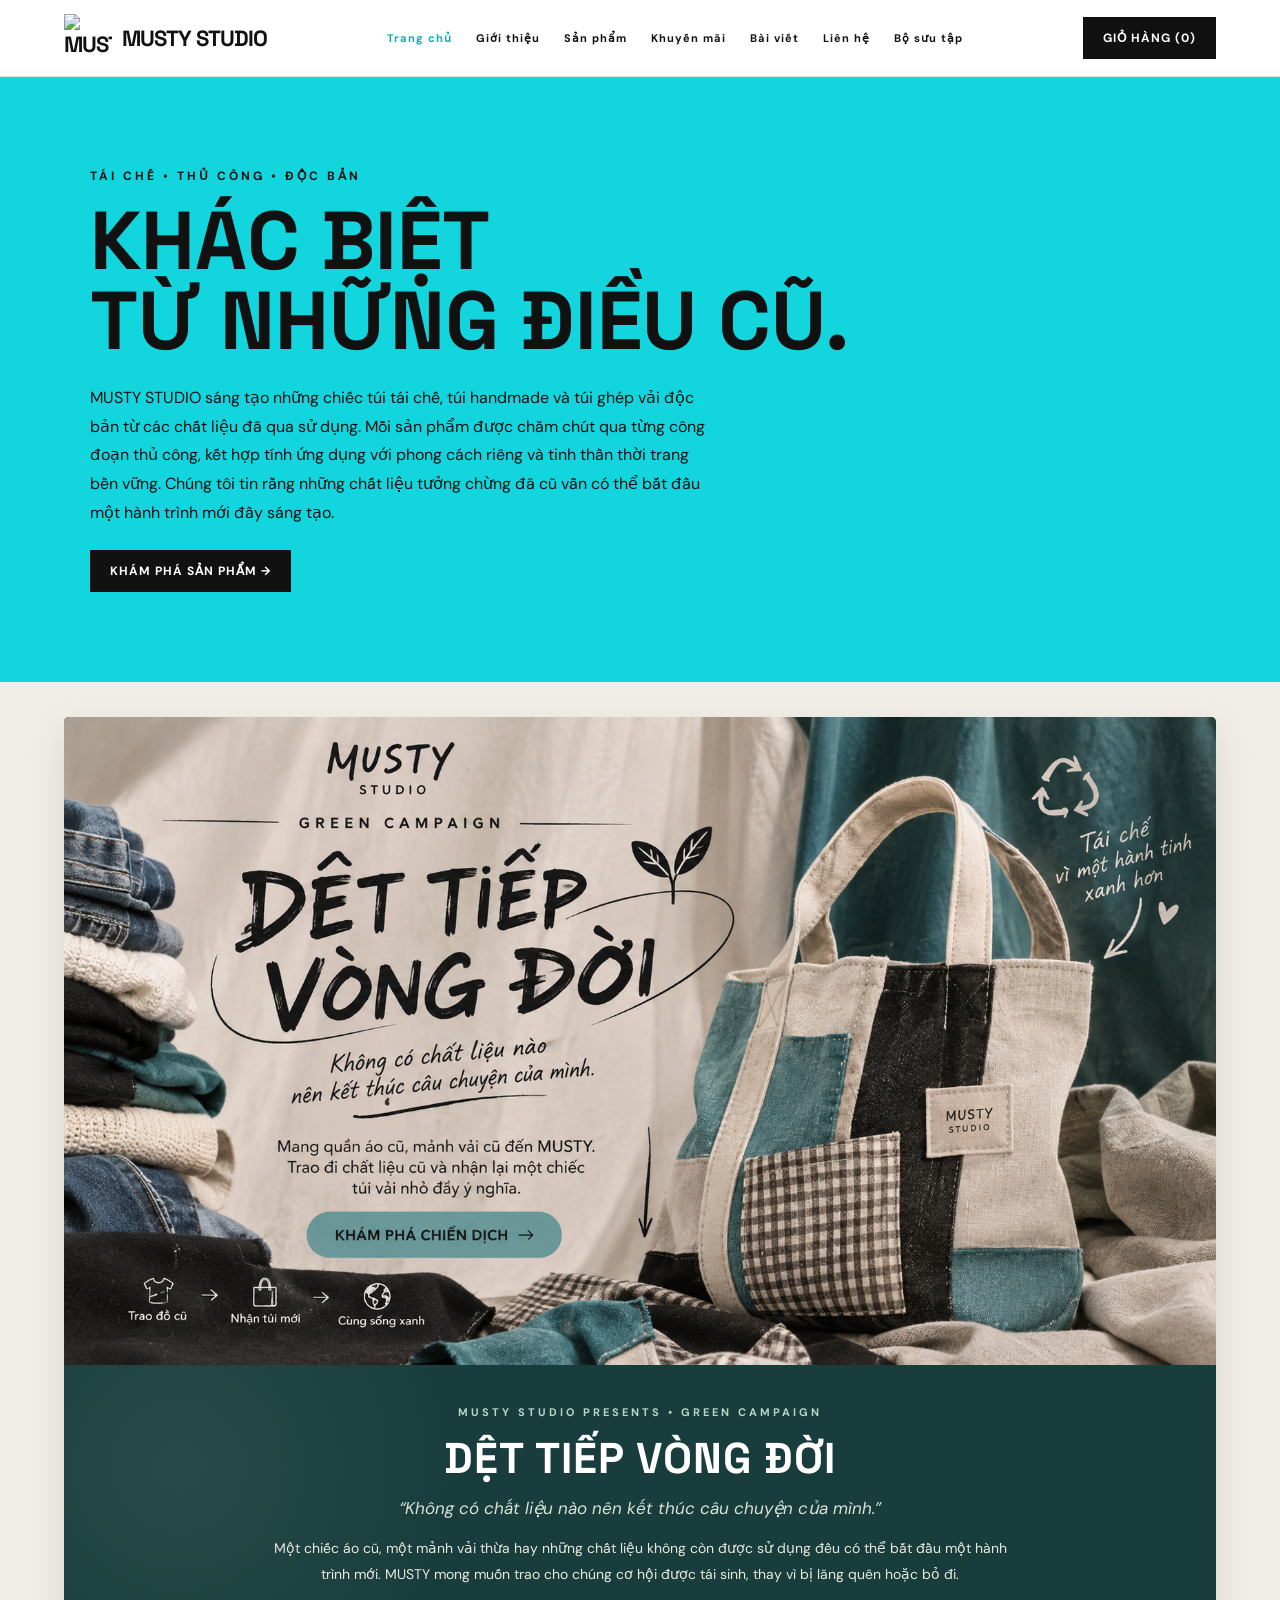
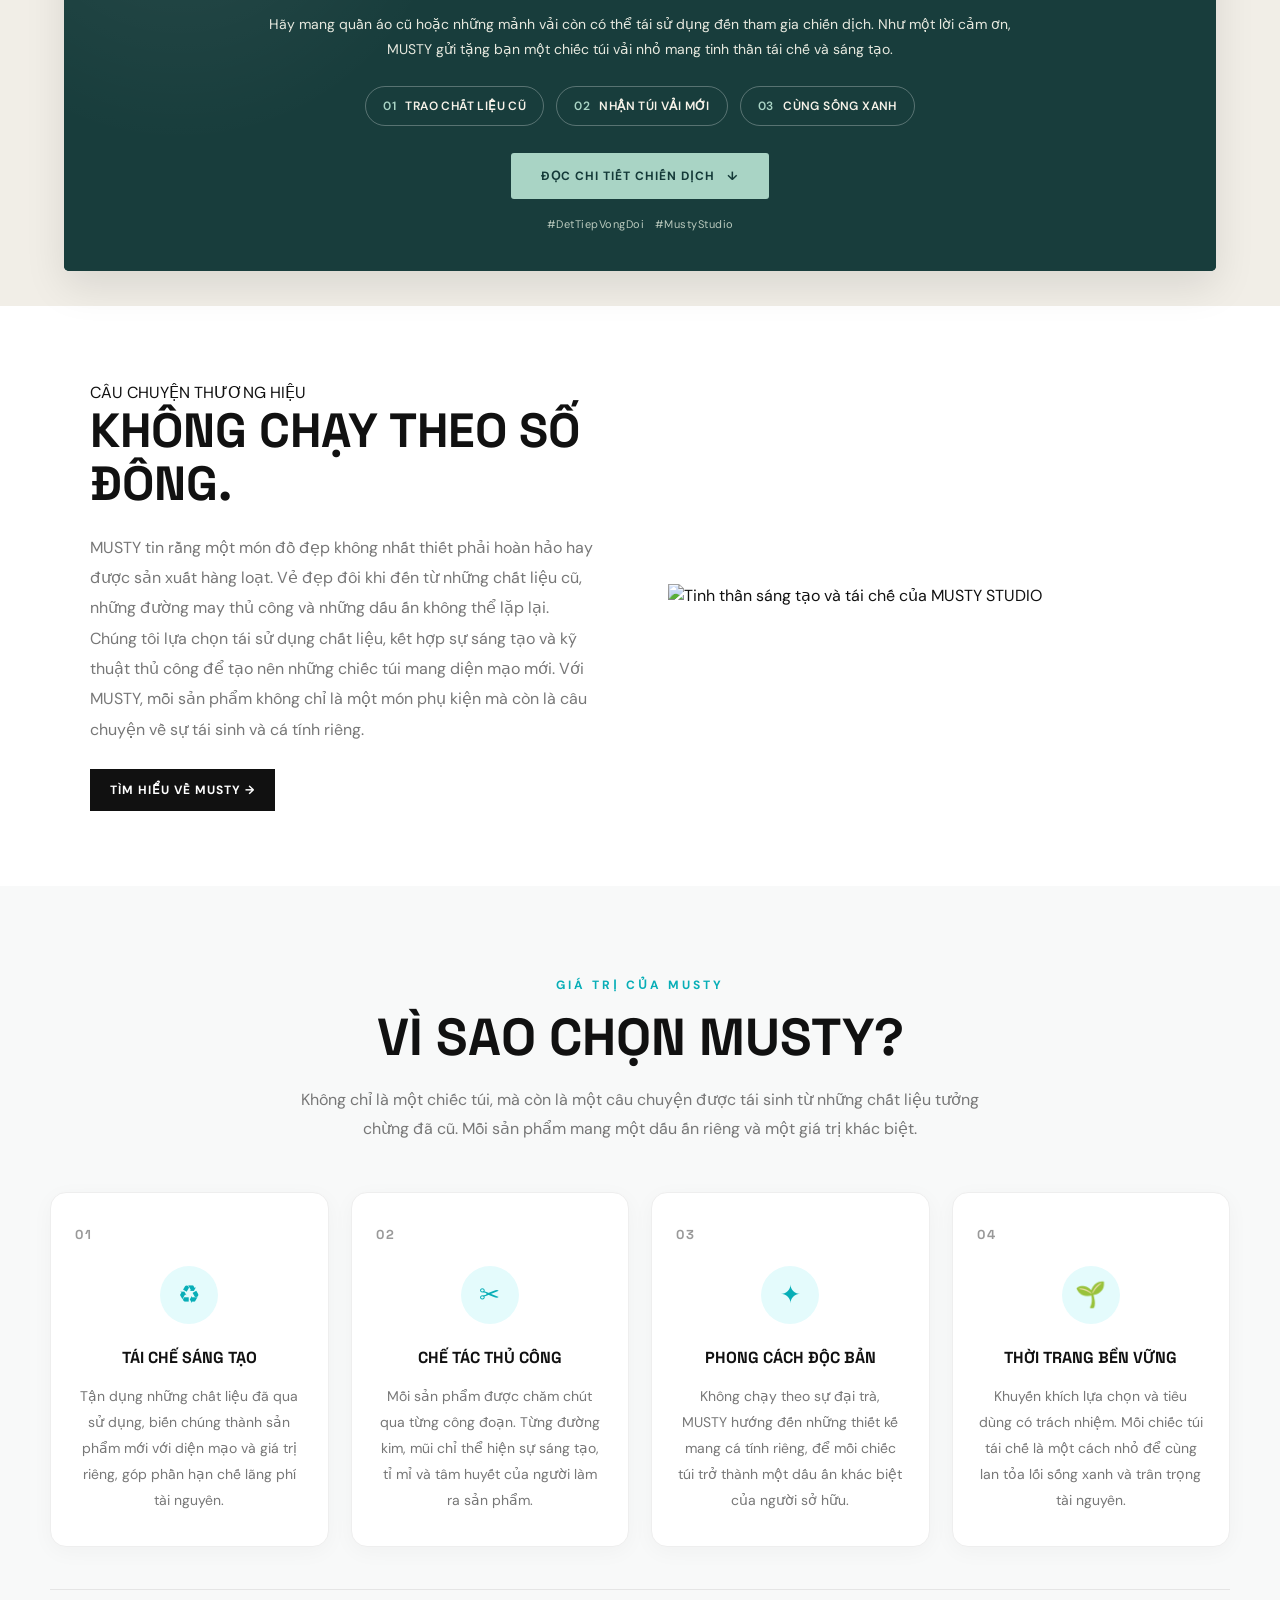
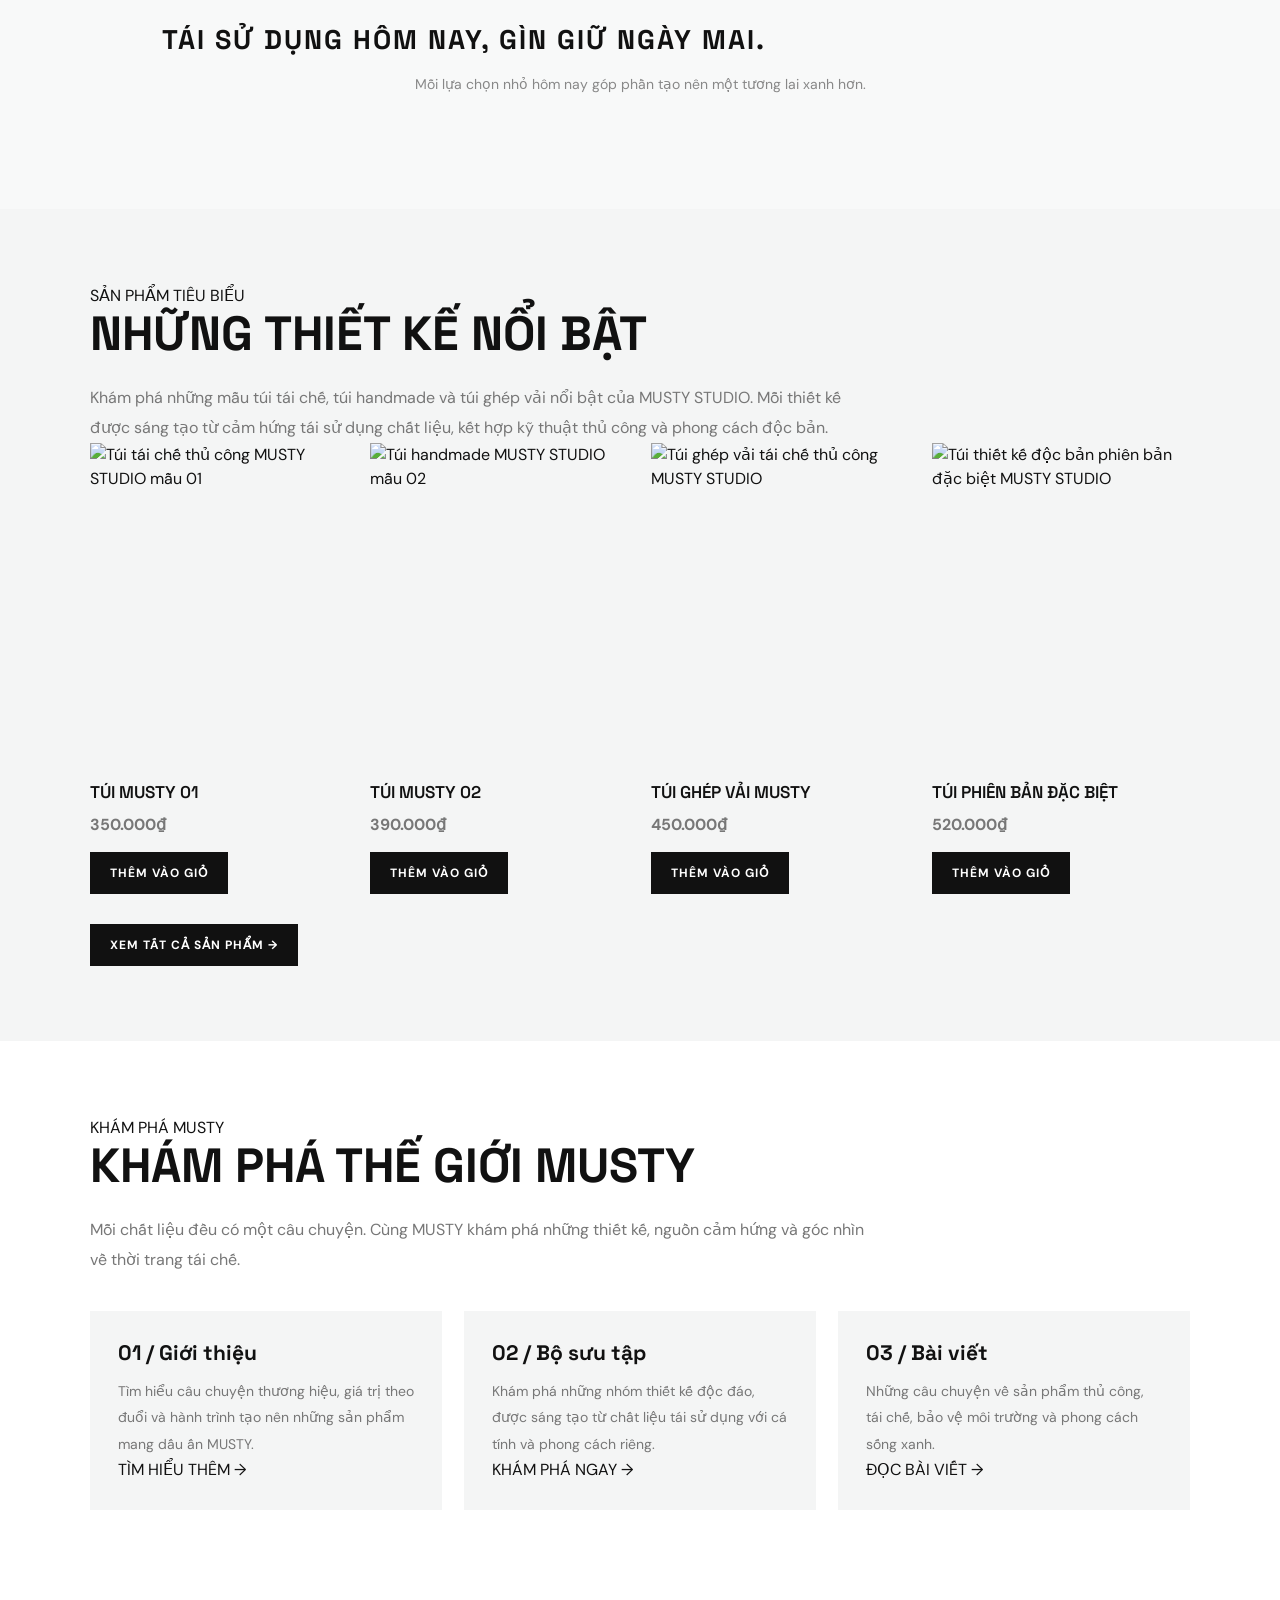
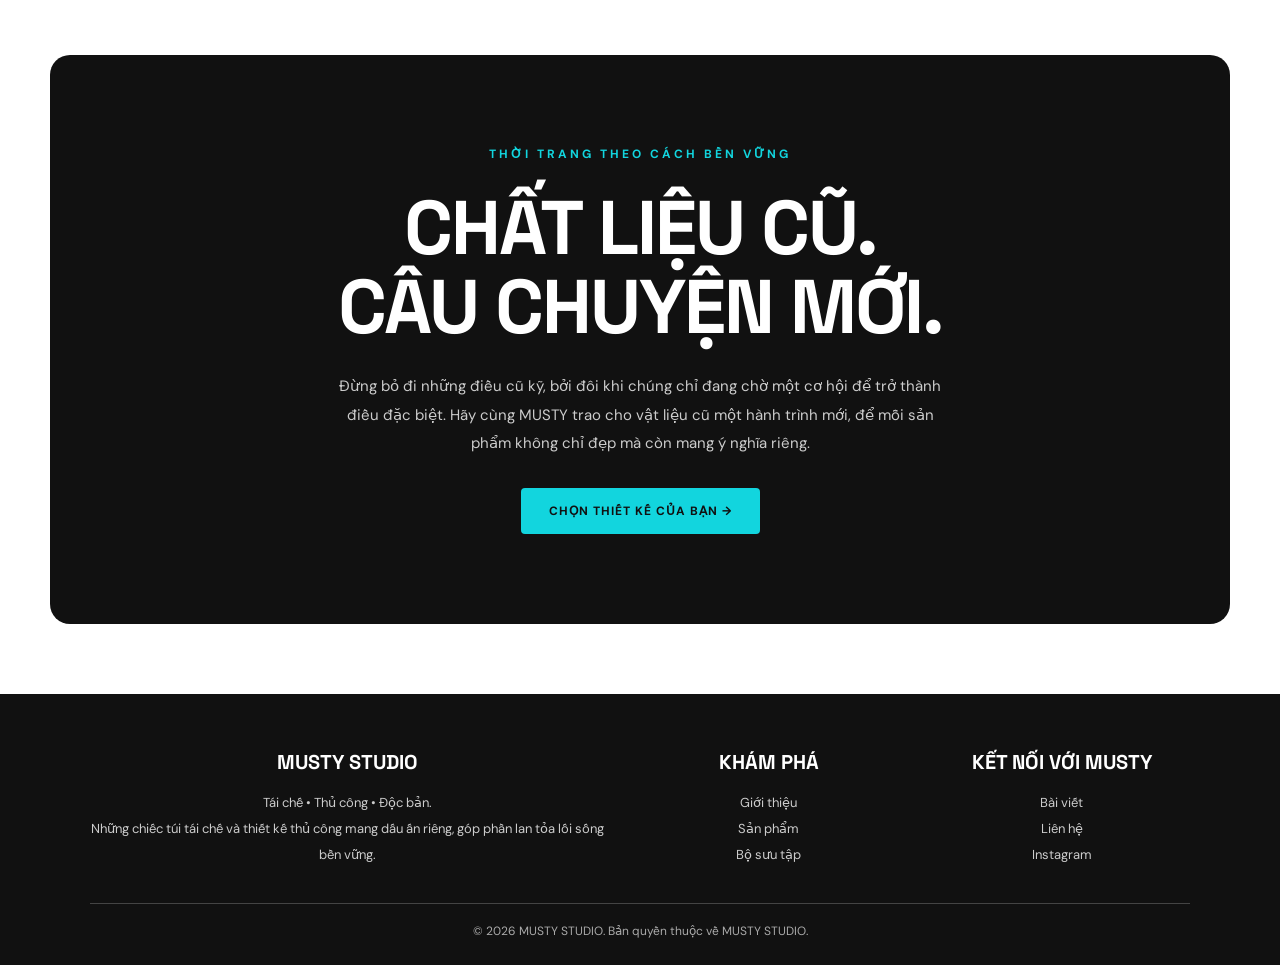
==== commit 0fd2b805: "Update index.html" ====
--- a/index.html
+++ b/index.html
@@ -11,7 +11,7 @@
 <title>MUSTY STUDIO</title>
 
 <meta name="description" content="MUSTY STUDIO sáng tạo túi tái chế, túi handmade và túi ghép vải độc bản từ chất liệu cũ. Khám phá những thiết kế thủ công mang phong cách riêng và tinh thần thời trang bền vững.">
-
+<link rel="canonical" href="https://mustystudio.github.io/mustystudio.com.vn/index.html">
 <meta name="robots" content="index, follow, max-image-preview:large">
 <meta name="author" content="MUSTY STUDIO">
 
@@ -367,6 +367,7 @@
             <a href="index.html" aria-current="page">Trang chủ</a>
             <a href="about.html">Giới thiệu</a>
             <a href="products.html">Sản phẩm</a>
+            <a href="promotion.html">Khuyến mãi</a>
             <a href="blog.html">Bài viết</a>
             <a href="contact.html">Liên hệ</a>
             <a href="collections.html">Bộ sưu tập</a>
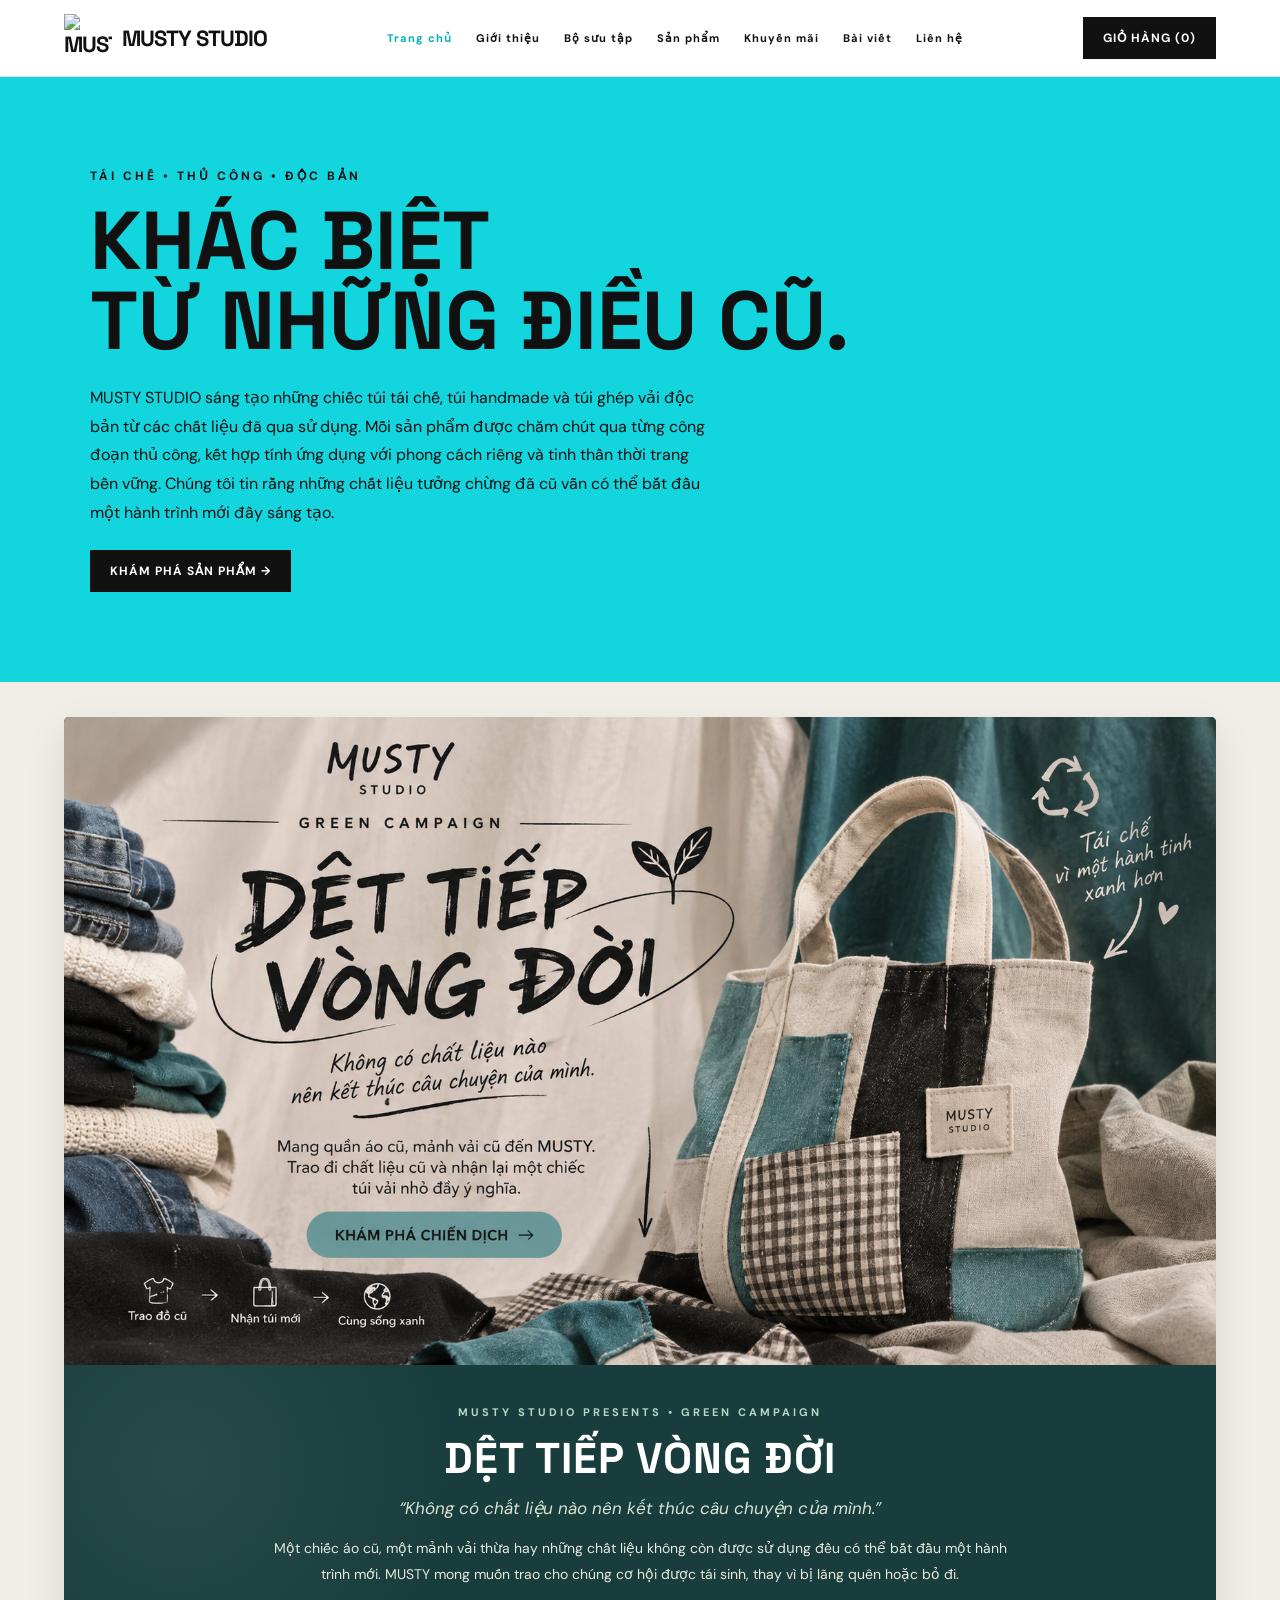
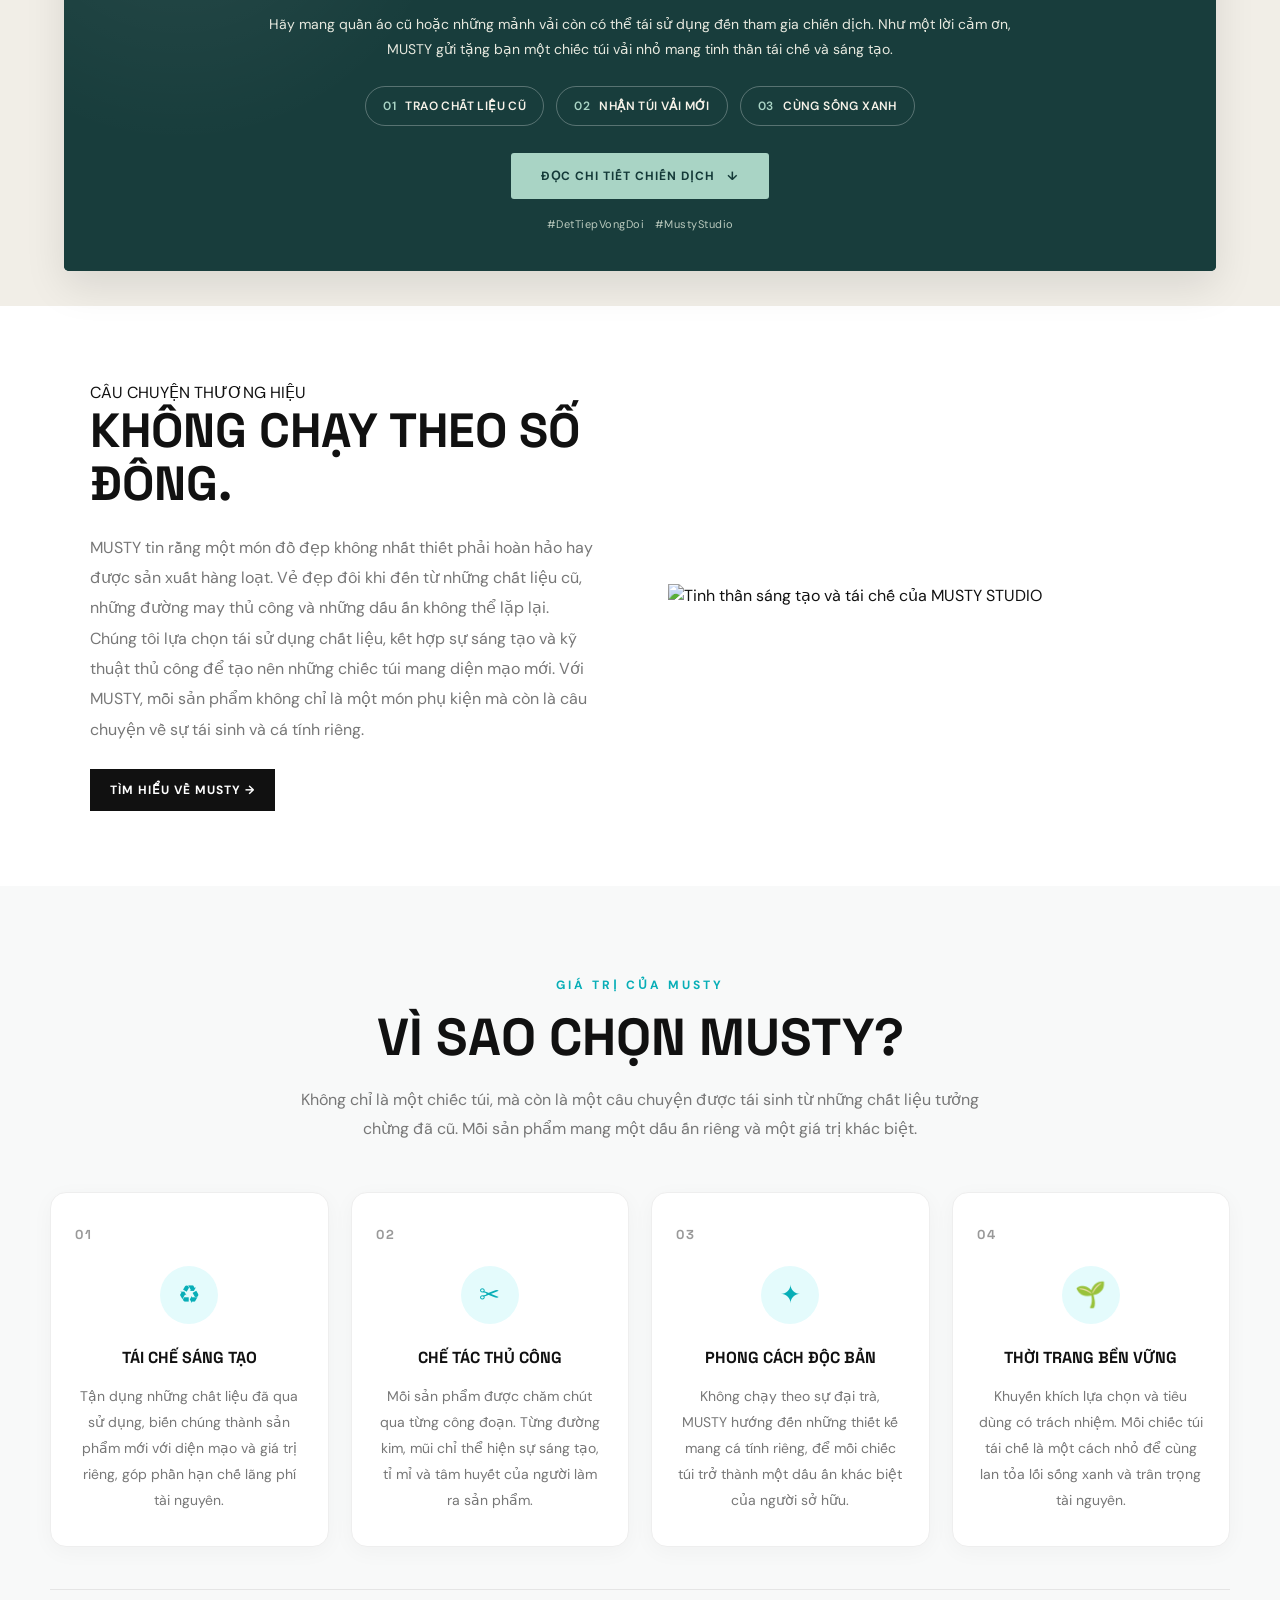
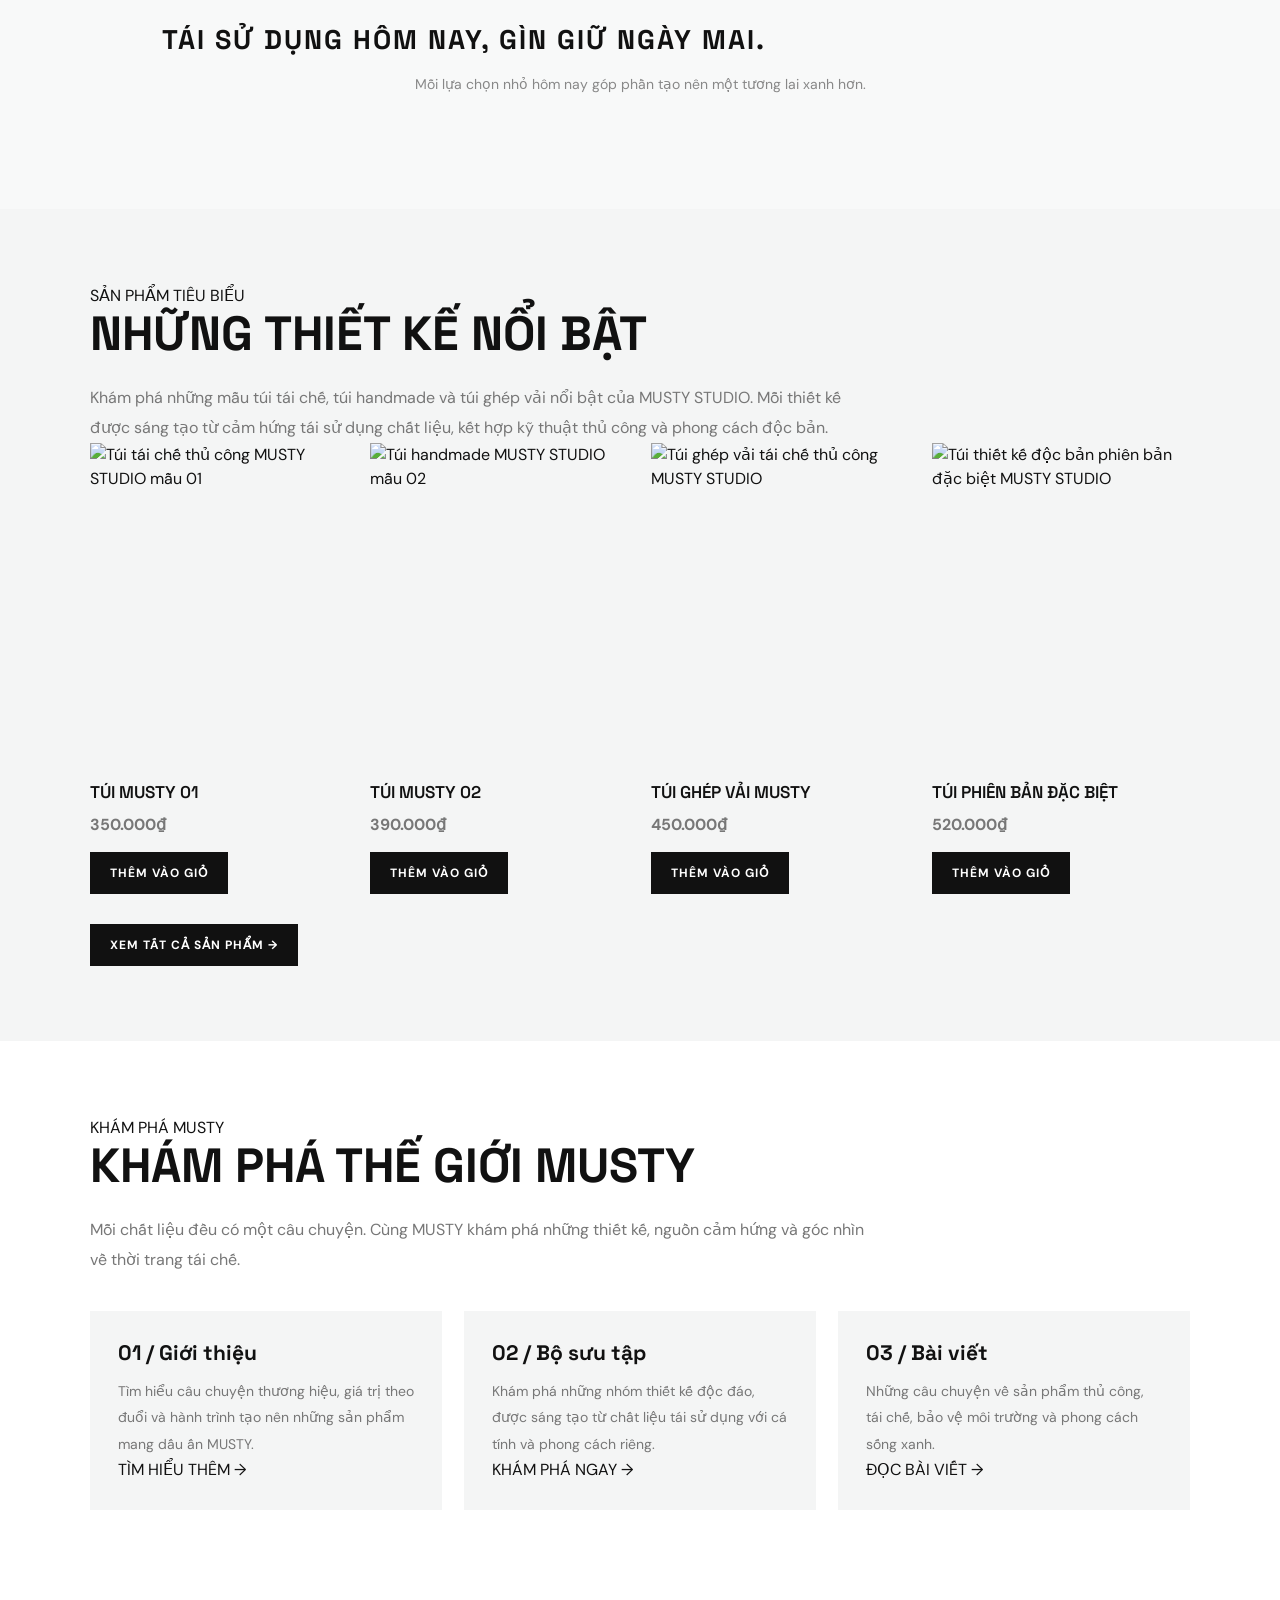
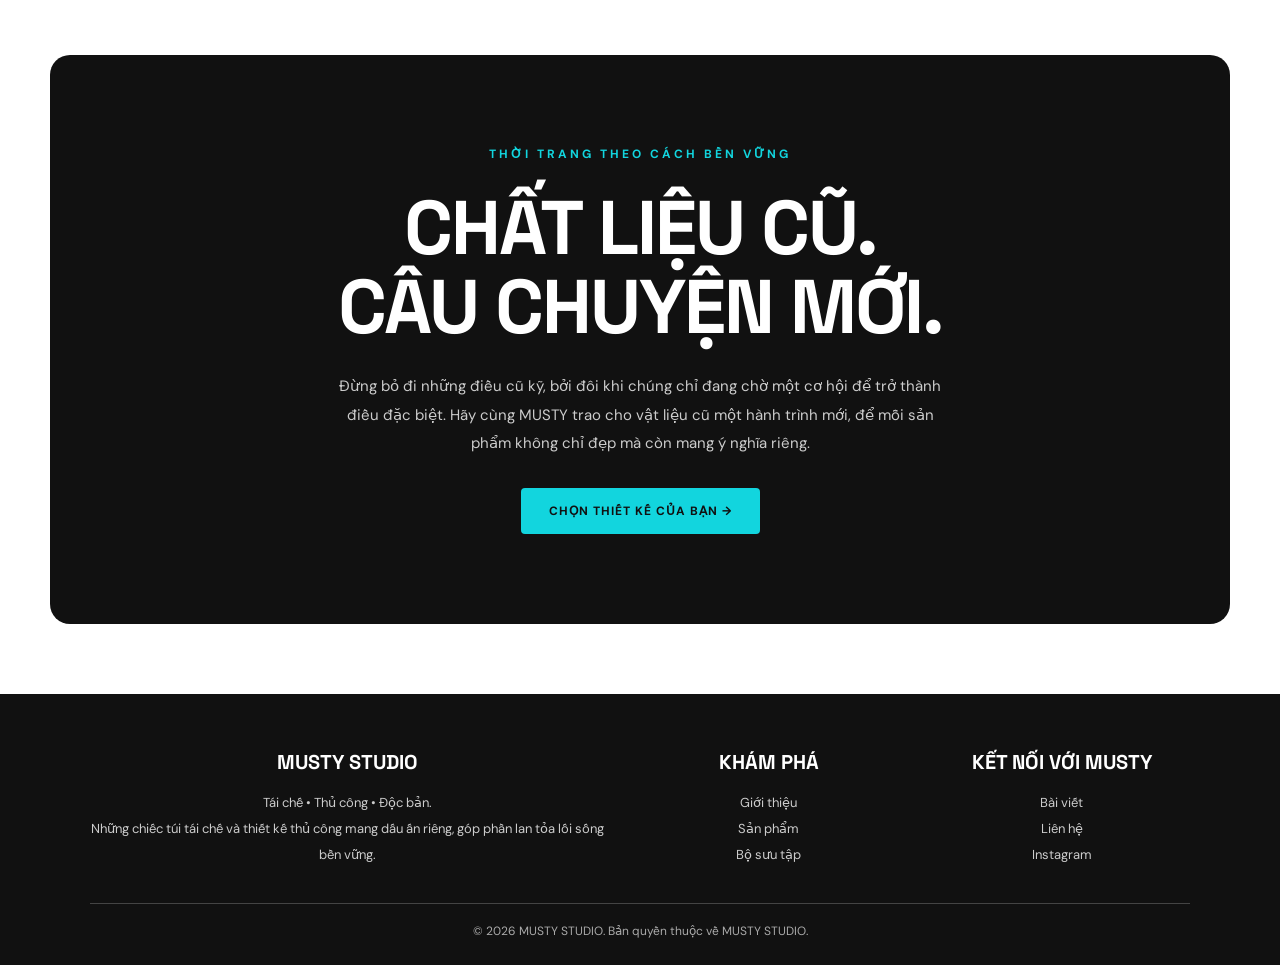
==== commit 67bee44d: "Update index.html" ====
--- a/index.html
+++ b/index.html
@@ -366,11 +366,11 @@
         <nav aria-label="Điều hướng chính">
             <a href="index.html" aria-current="page">Trang chủ</a>
             <a href="about.html">Giới thiệu</a>
+            <a href="collections.html">Bộ sưu tập</a>
             <a href="products.html">Sản phẩm</a>
             <a href="promotion.html">Khuyến mãi</a>
             <a href="blog.html">Bài viết</a>
             <a href="contact.html">Liên hệ</a>
-            <a href="collections.html">Bộ sưu tập</a>
         </nav>
 
         <button class="action-button cart-open" type="button">
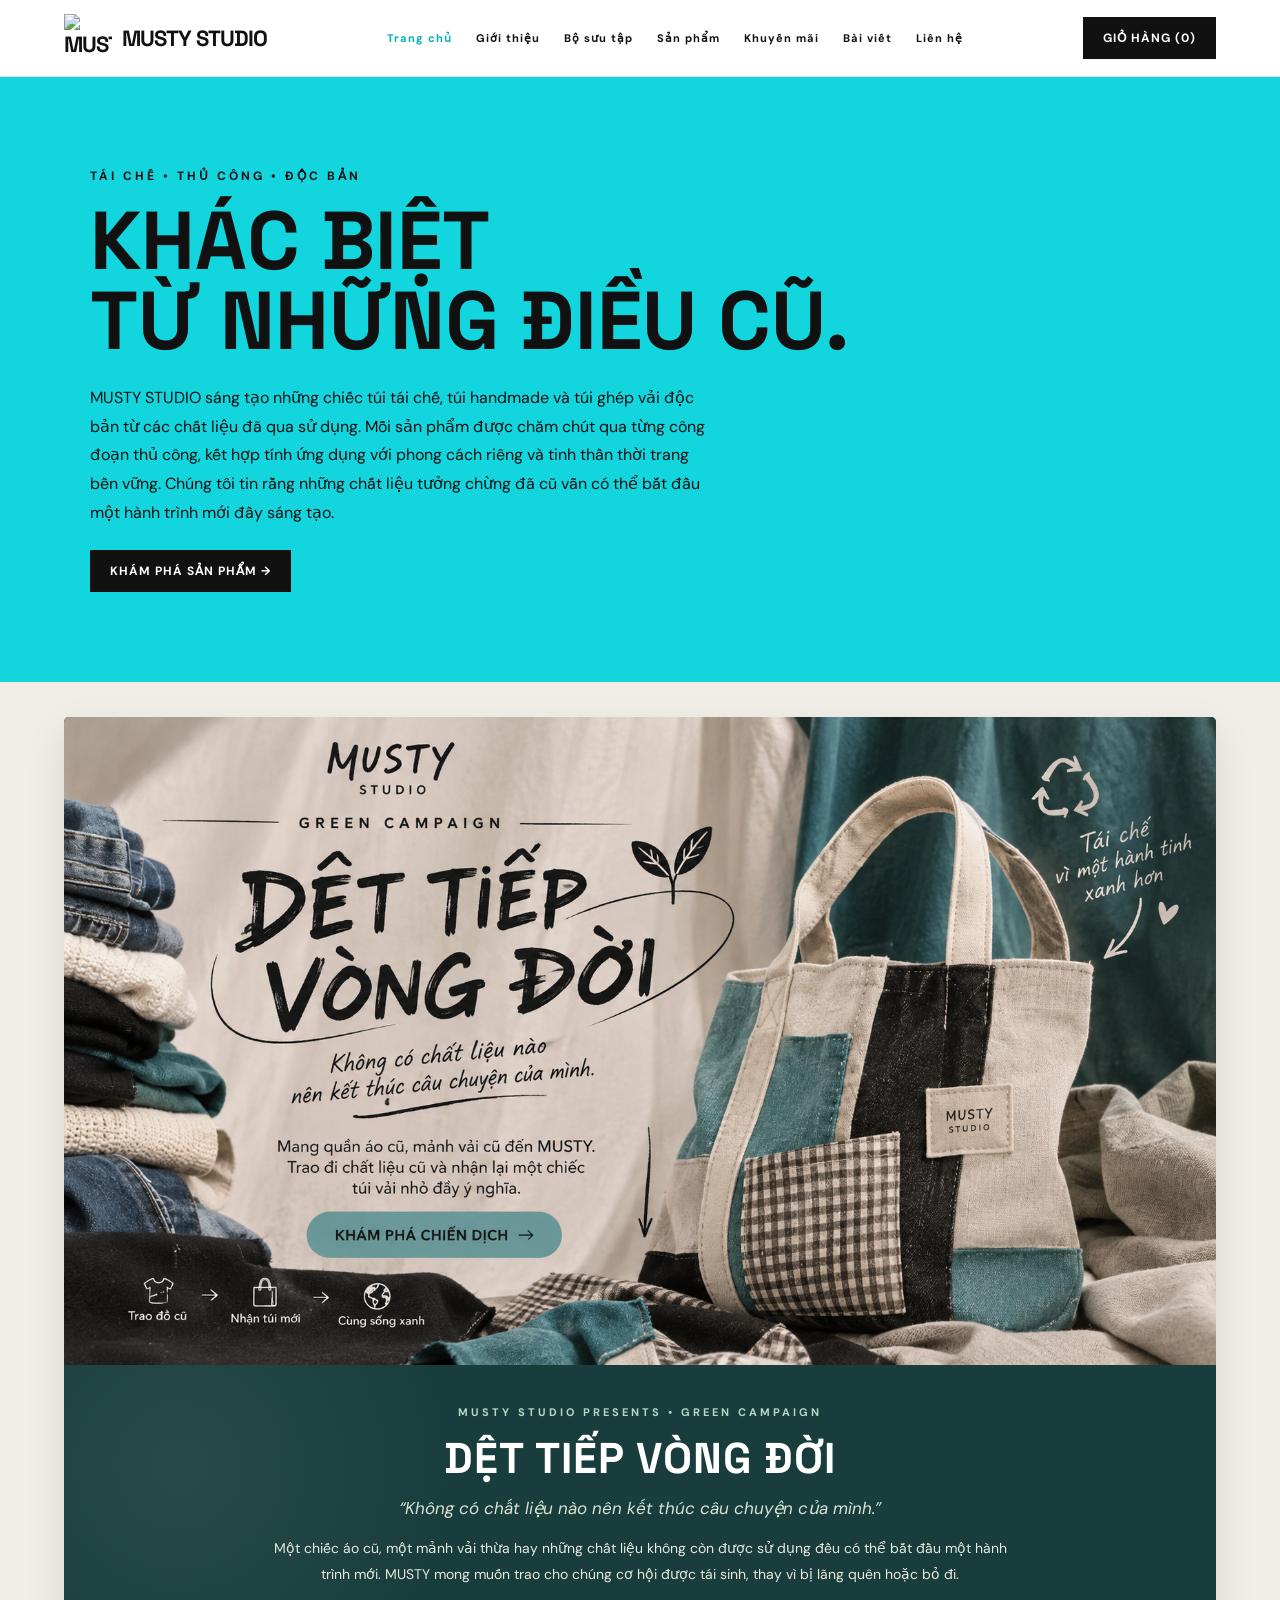
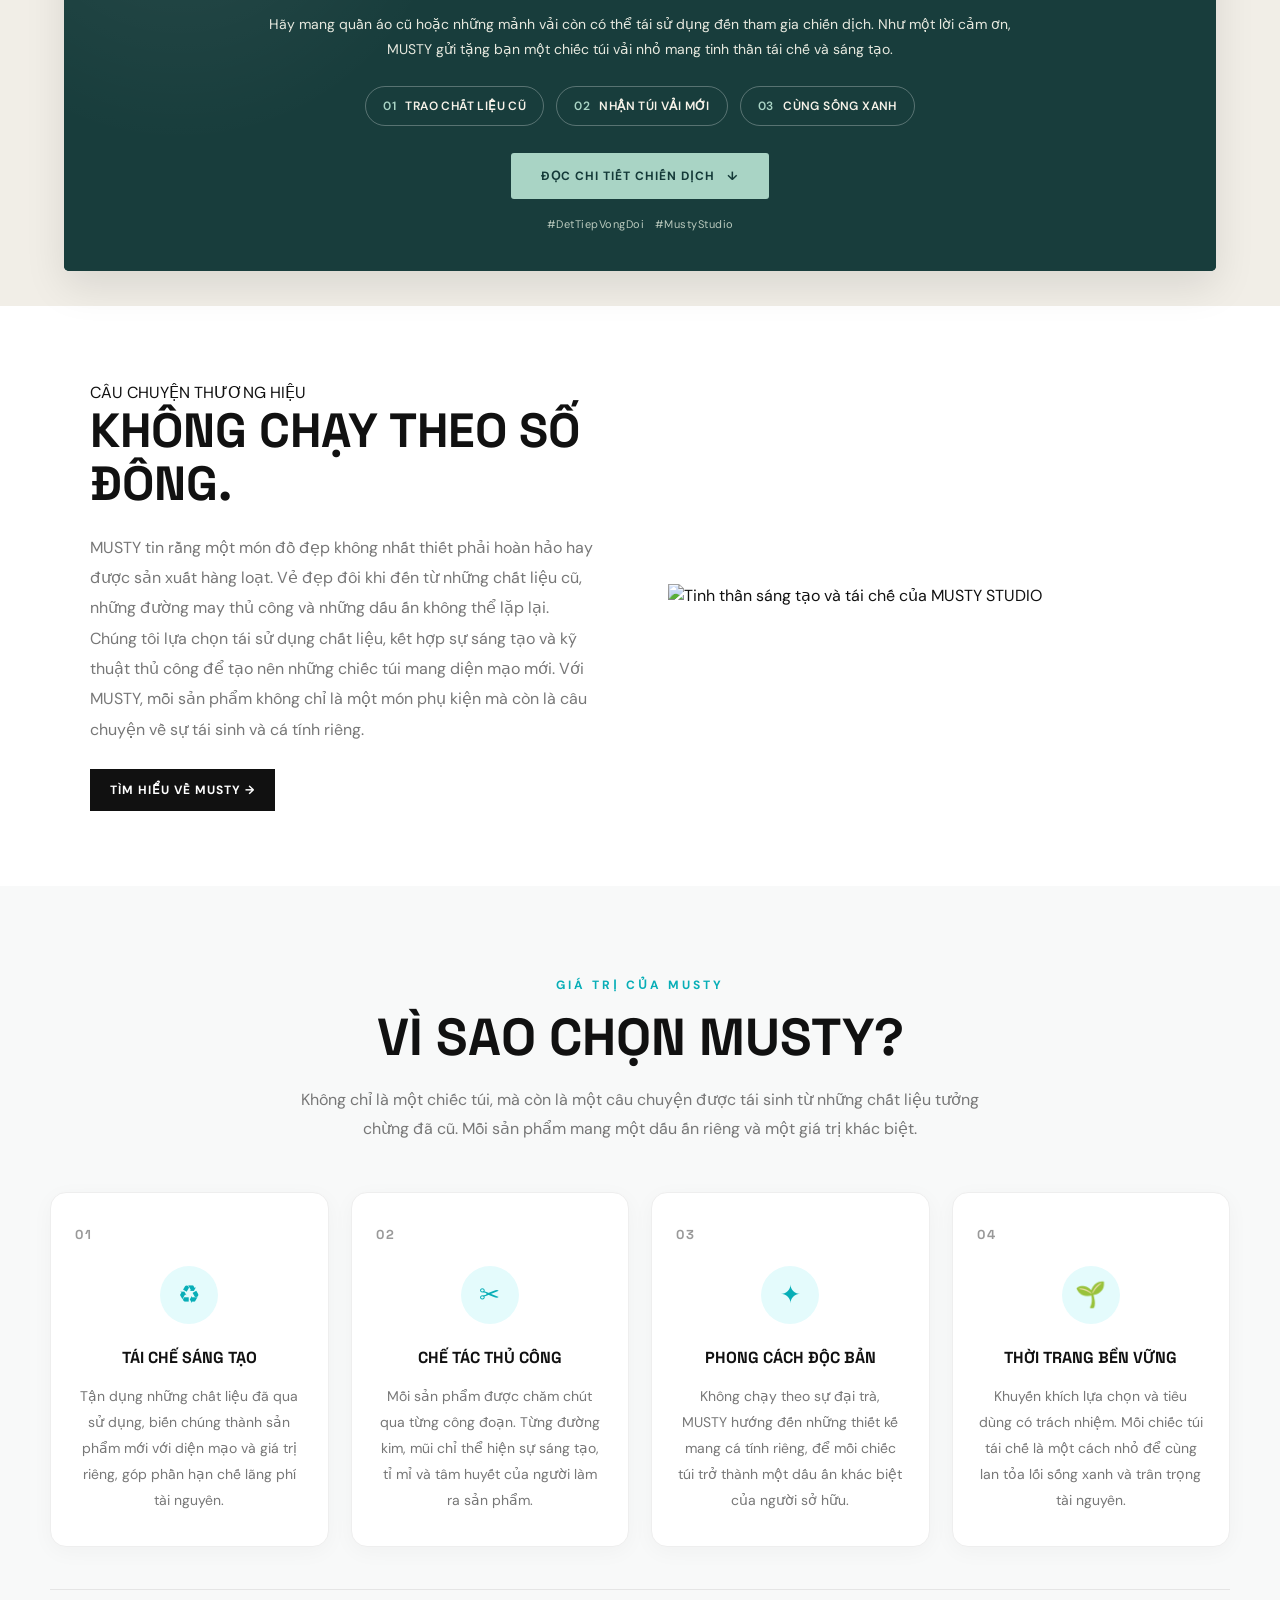
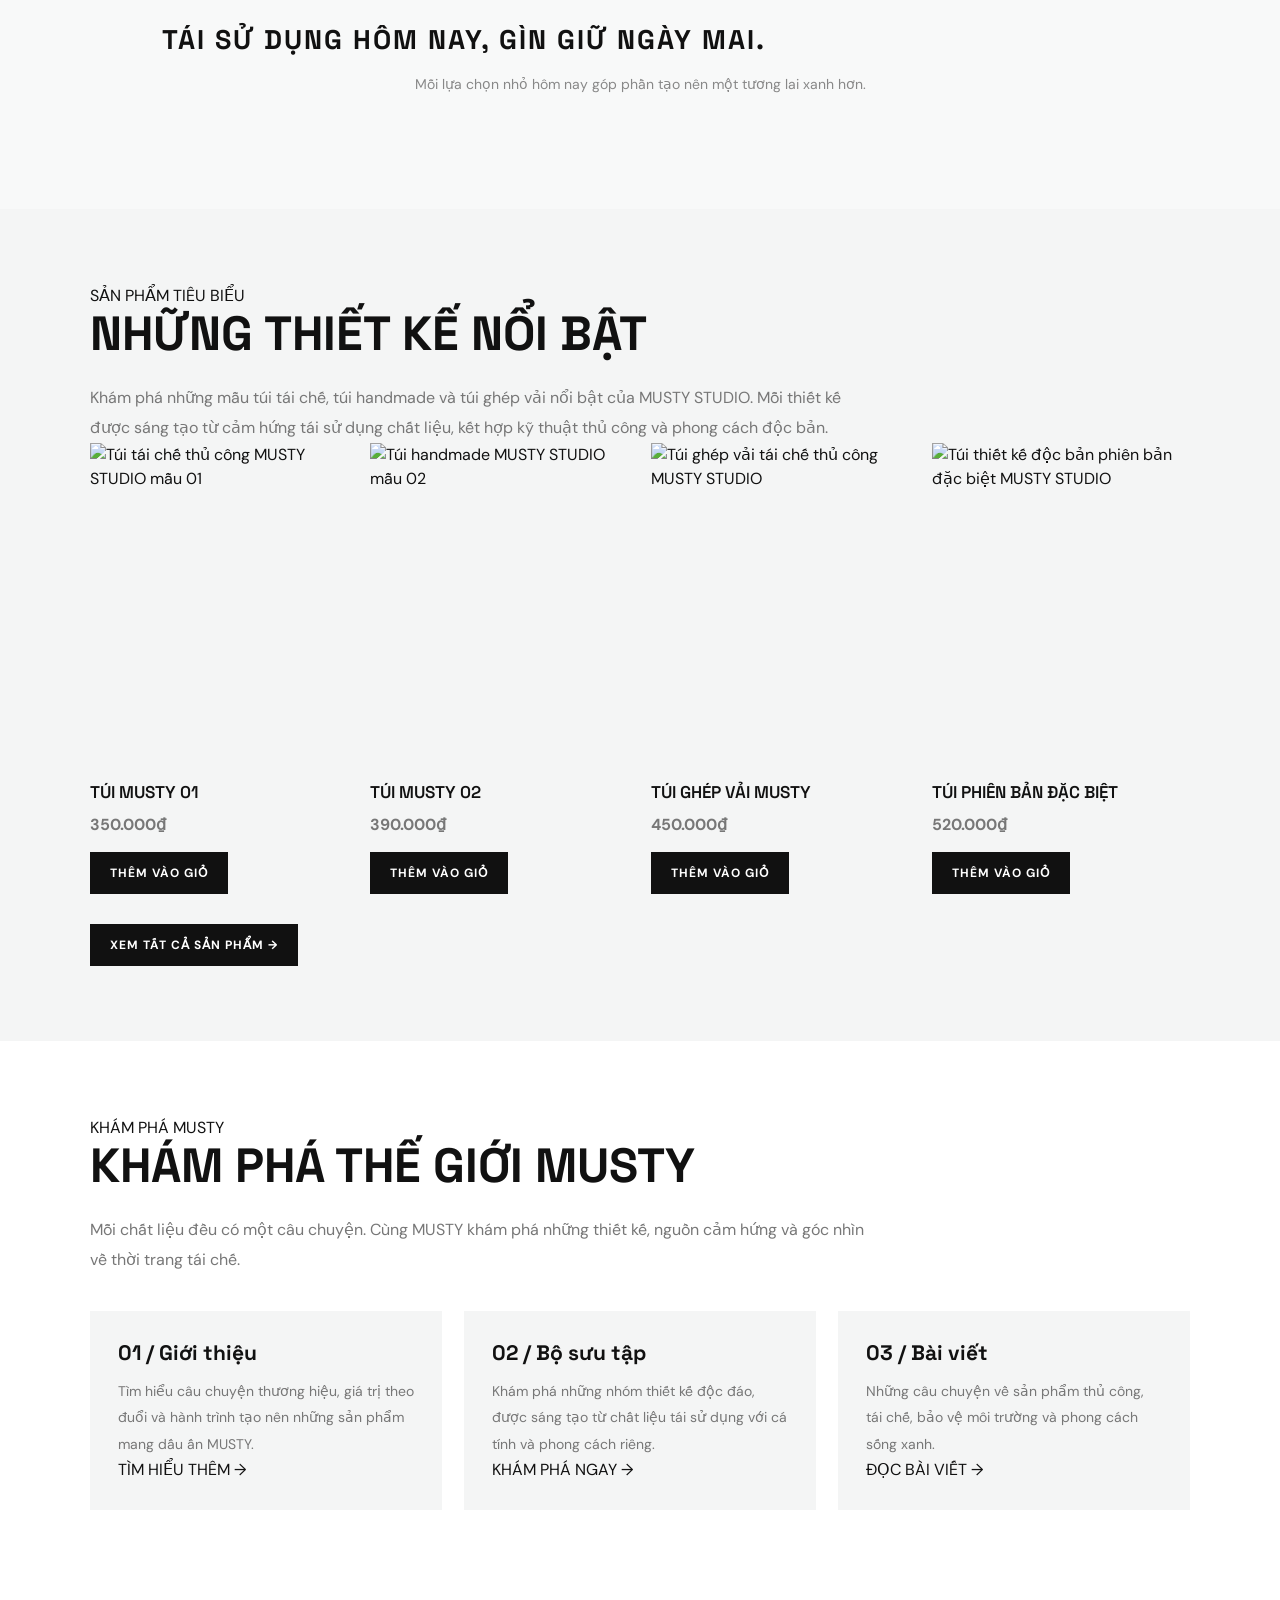
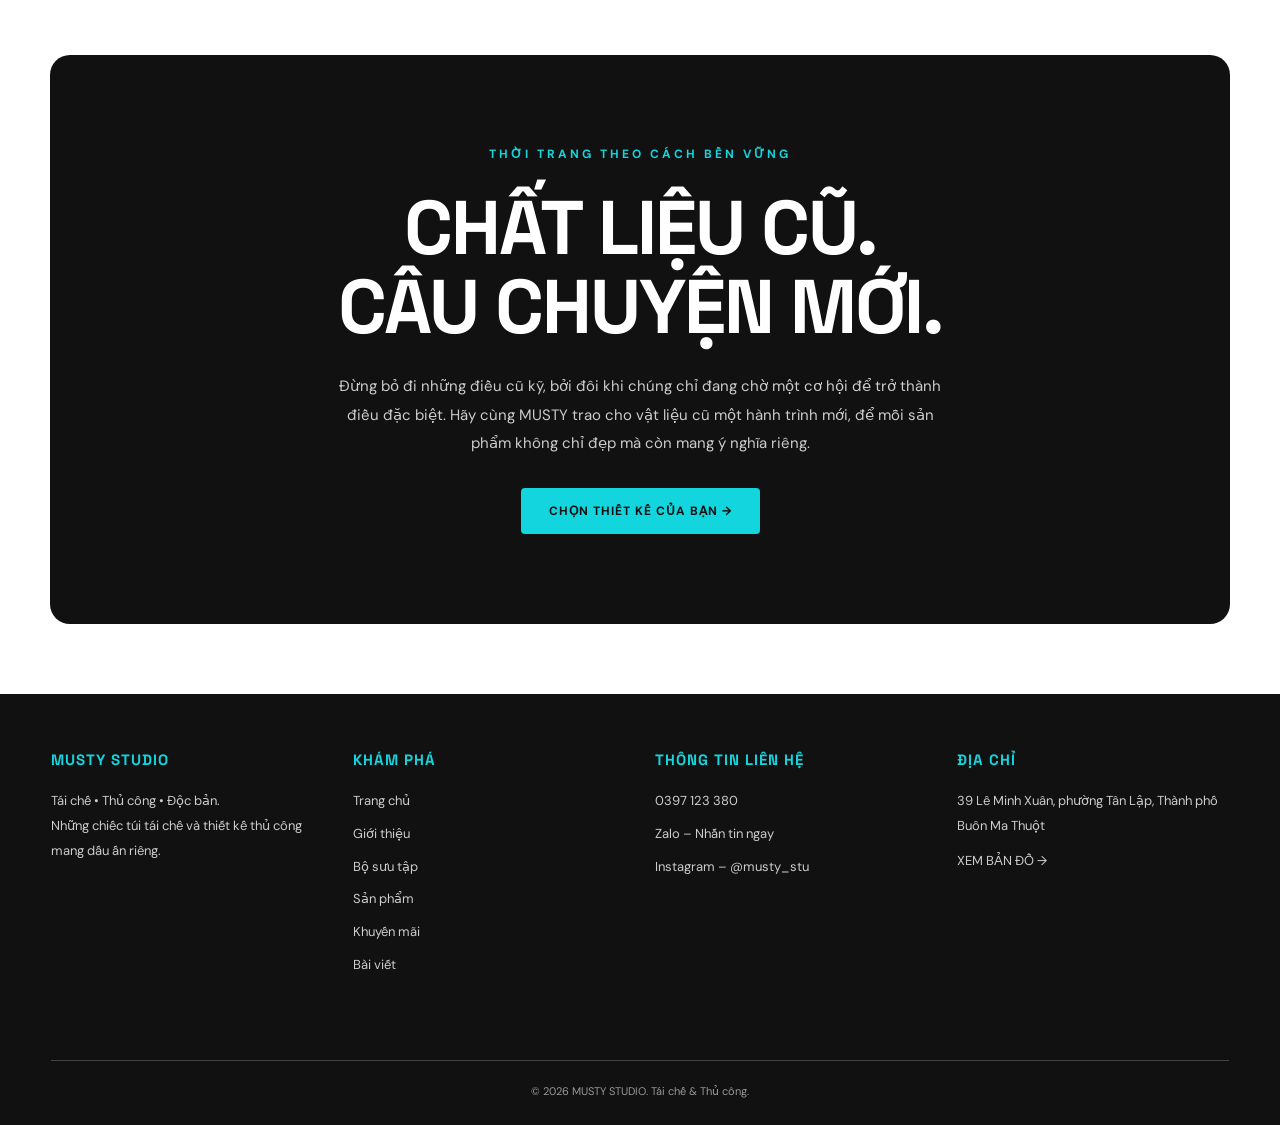
==== commit 25412ea3: "Update index.html" ====
--- a/index.html
+++ b/index.html
@@ -1034,61 +1034,62 @@
 </main>
 
 
-<!-- =====================================
-     CHÂN TRANG
-===================================== -->
+<!-- FOOTER MUSTY STUDIO -->
 
 <footer class="site-footer">
 
-    <div class="footer-columns">
-
-        <div>
-
-            <h3>MUSTY STUDIO</h3>
-
-            <p>
-                Tái chế • Thủ công • Độc bản.<br>
-                Những chiếc túi tái chế và thiết kế thủ công
-                mang dấu ấn riêng, góp phần lan tỏa lối sống bền vững.
-            </p>
-
-        </div>
-
-        <div>
-
-            <h3>KHÁM PHÁ</h3>
-
-            <a href="about.html">Giới thiệu</a>
-
-            <a href="products.html">Sản phẩm</a>
-
-            <a href="collections.html">Bộ sưu tập</a>
-
-        </div>
-
-        <div>
-
-            <h3>KẾT NỐI VỚI MUSTY</h3>
-
-            <a href="blog.html">Bài viết</a>
-
-            <a href="contact.html">Liên hệ</a>
-
-            <a href="https://www.instagram.com/musty_stu/"
-                target="_blank" rel="noopener">
-                Instagram
-            </a>
-
-        </div>
-
-    </div>
-
-    <div class="footer-bottom">
-
-        © <span class="current-year"></span>
-        MUSTY STUDIO. Bản quyền thuộc về MUSTY STUDIO.
-
-    </div>
+  <div class="footer-columns">
+
+    <!-- THƯƠNG HIỆU -->
+    <div class="footer-brand">
+      <h3>MUSTY STUDIO</h3>
+      <p>
+        Tái chế • Thủ công • Độc bản.<br>
+        Những chiếc túi tái chế và thiết kế thủ công
+        mang dấu ấn riêng.
+      </p>
+    </div>
+
+    <!-- KHÁM PHÁ -->
+    <div class="footer-links">
+      <h3>KHÁM PHÁ</h3>
+      <a href="index.html">Trang chủ</a>
+      <a href="about.html">Giới thiệu</a>
+      <a href="collections.html">Bộ sưu tập</a>
+      <a href="products.html">Sản phẩm</a>
+      <a href="promotion.html">Khuyến mãi</a>
+      <a href="blog.html">Bài viết</a>
+    </div>
+
+    <!-- KẾT NỐI -->
+    <div class="footer-contact">
+      <h3>THÔNG TIN LIÊN HỆ</h3>
+      <a href="tel:+84397123380">0397 123 380</a>
+      <a href="https://zalo.me/0397123380"
+         target="_blank" rel="noopener">Zalo – Nhắn tin ngay</a>
+      <a href="https://www.instagram.com/musty_stu/"
+         target="_blank" rel="noopener">Instagram – @musty_stu</a>
+    </div>
+
+    <!-- ĐỊA CHỈ -->
+    <div class="footer-address">
+      <h3>ĐỊA CHỈ</h3>
+      <p>
+        39 Lê Minh Xuân, phường Tân Lập,
+        Thành phố Buôn Ma Thuột
+      </p>
+      <a href="https://www.google.com/maps/search/?api=1&query=39+Le+Minh+Xuan+Tan+Lap+Buon+Ma+Thuot"
+         target="_blank" rel="noopener">
+        XEM BẢN ĐỒ →
+      </a>
+    </div>
+
+  </div>
+
+  <div class="footer-bottom">
+    © <span class="current-year"></span>
+    MUSTY STUDIO. Tái chế & Thủ công.
+  </div>
 
 </footer>
 
--- a/style.css
+++ b/style.css
@@ -1899,3 +1899,180 @@
         letter-spacing: 1.5px;
     }
 }
+
+/* =========================================
+   MUSTY STUDIO - FOOTER 4 CỘT ĐỒNG BỘ
+========================================= */
+
+.site-footer {
+    background: #111111 !important;
+    color: #ffffff;
+    padding: 55px 7% 25px;
+}
+
+.site-footer .footer-columns {
+    display: grid !important;
+    grid-template-columns: repeat(4, minmax(0, 1fr)) !important;
+    gap: 45px !important;
+    align-items: start !important;
+    text-align: left !important;
+    padding-bottom: 40px;
+}
+
+.site-footer .footer-columns > div {
+    min-width: 0;
+    width: 100%;
+    text-align: left !important;
+}
+
+.site-footer .footer-columns h3 {
+    color: #12d5de;
+    font-family: "Space Grotesk", sans-serif;
+    font-size: 15px;
+    font-weight: 700;
+    letter-spacing: 1px;
+    line-height: 1.5;
+    margin: 0 0 20px;
+    white-space: normal;
+}
+
+.site-footer .footer-columns p {
+    color: #cccccc;
+    font-size: 13px;
+    line-height: 1.9;
+    margin: 0;
+}
+
+.site-footer .footer-columns a {
+    display: block !important;
+    width: fit-content;
+    color: #cccccc;
+    font-size: 13px;
+    line-height: 1.9;
+    text-decoration: none;
+    margin: 0 0 9px;
+    transition: color .3s ease;
+}
+
+.site-footer .footer-columns a:hover {
+    color: #12d5de;
+}
+
+.site-footer .footer-bottom {
+    border-top: 1px solid #444444;
+    padding-top: 22px;
+    color: #999999;
+    font-size: 11px;
+    text-align: center;
+}
+
+/* TABLET */
+@media (max-width: 900px) {
+    .site-footer .footer-columns {
+        grid-template-columns: repeat(2, minmax(0, 1fr)) !important;
+        gap: 35px !important;
+    }
+}
+
+/* MOBILE */
+@media (max-width: 550px) {
+    .site-footer {
+        padding: 40px 7% 22px;
+    }
+
+    .site-footer .footer-columns {
+        grid-template-columns: 1fr !important;
+        gap: 28px !important;
+    }
+}
+
+/* =========================================
+   FOOTER MUSTY - 4 CỘT BẰNG NHAU
+========================================= */
+
+.site-footer {
+    background: #111111 !important;
+    color: #ffffff;
+    padding: 55px 4% 25px !important;
+}
+
+.site-footer .footer-columns {
+    display: grid !important;
+    grid-template-columns: repeat(4, minmax(0, 1fr)) !important;
+    gap: 30px !important;
+    align-items: start !important;
+    justify-content: stretch !important;
+    text-align: left !important;
+}
+
+.site-footer .footer-columns > div {
+    display: block !important;
+    width: 100% !important;
+    min-width: 0 !important;
+    margin: 0 !important;
+    text-align: left !important;
+}
+
+/* TIÊU ĐỀ */
+.site-footer .footer-columns h3 {
+    display: block !important;
+    width: 100% !important;
+    color: #12d5de !important;
+    font-family: "Space Grotesk", sans-serif;
+    font-size: 15px;
+    margin: 0 0 18px !important;
+    white-space: normal !important;
+}
+
+/* TẤT CẢ LIÊN KẾT XẾP DỌC */
+.site-footer .footer-columns > div:nth-child(2) {
+    display: block !important;
+}
+
+.site-footer .footer-columns > div:nth-child(2) a,
+.site-footer .footer-columns a {
+    display: block !important;
+    width: fit-content !important;
+    max-width: 100%;
+    color: #cccccc !important;
+    font-size: 13px;
+    line-height: 1.9 !important;
+    margin: 0 0 8px !important;
+    white-space: normal !important;
+    text-decoration: none;
+}
+
+.site-footer .footer-columns a:hover {
+    color: #12d5de !important;
+}
+
+.site-footer .footer-columns p {
+    color: #cccccc;
+    font-size: 13px;
+    line-height: 1.9;
+    margin: 0 0 10px;
+}
+
+.site-footer .footer-bottom {
+    border-top: 1px solid #444444;
+    margin-top: 35px;
+    padding-top: 22px;
+    text-align: center;
+    color: #999999;
+    font-size: 11px;
+}
+
+/* TABLET */
+@media (max-width: 900px) {
+    .site-footer .footer-columns {
+        grid-template-columns: repeat(2, minmax(0, 1fr)) !important;
+    }
+}
+
+/* ĐIỆN THOẠI */
+@media (max-width: 550px) {
+    .site-footer .footer-columns {
+        grid-template-columns: 1fr !important;
+        gap: 28px !important;
+    }
+}
